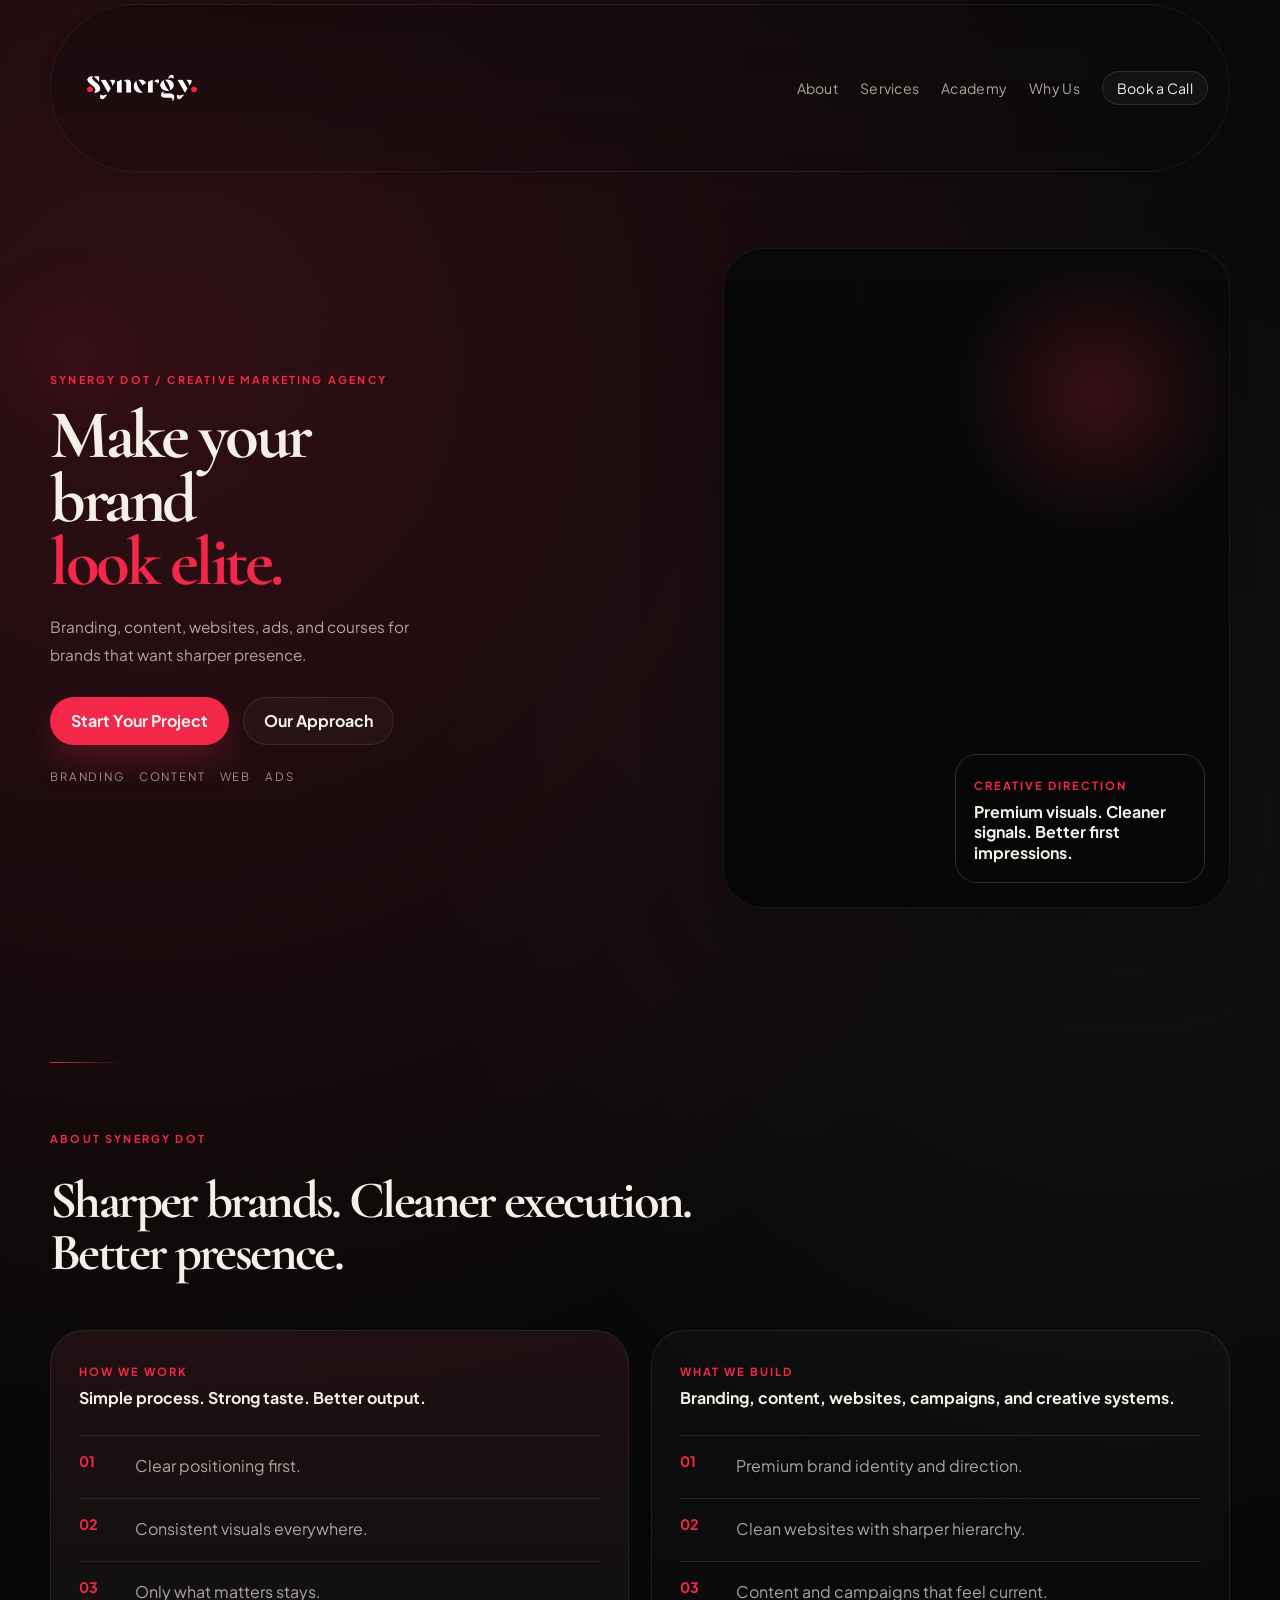
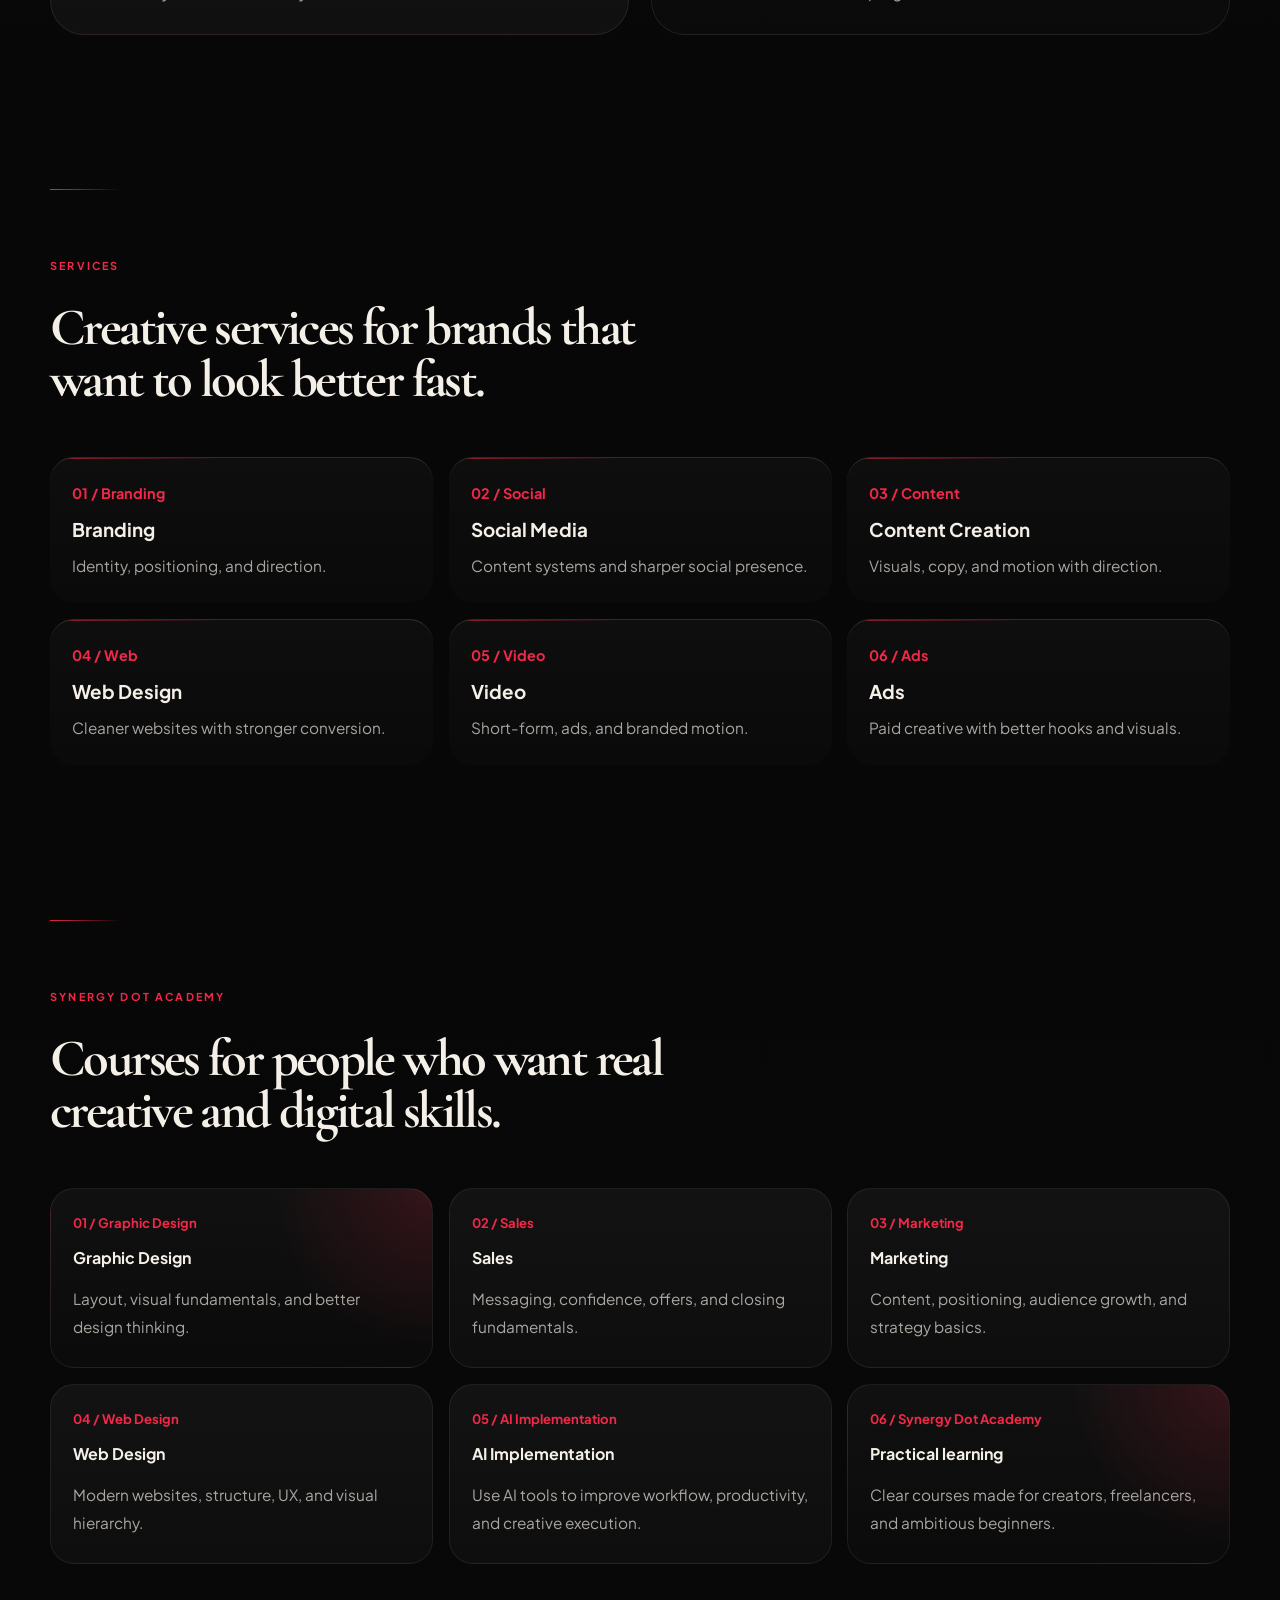
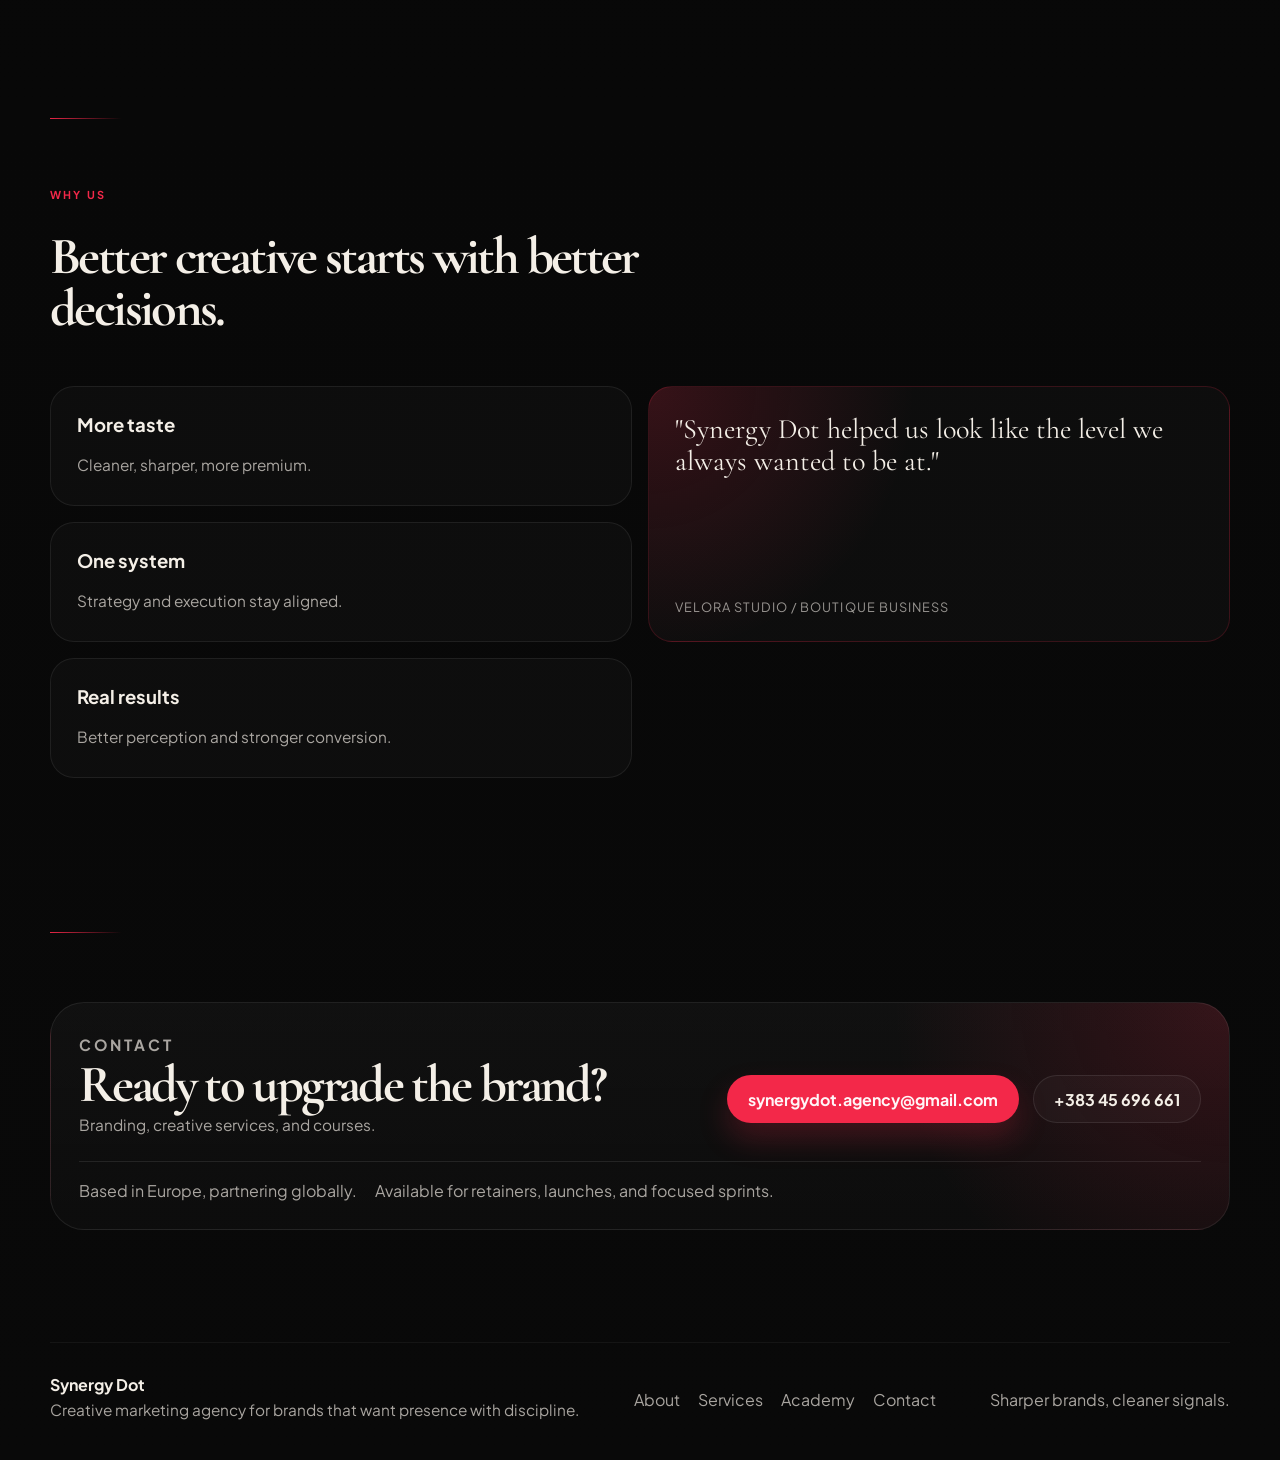
==== index.html @ c7a917cc "Add files via upload" ====
<!DOCTYPE html>
<html lang="en">
<head>
  <meta charset="UTF-8">
  <meta name="viewport" content="width=device-width, initial-scale=1.0">
  <title>Synergy Dot | Creative Marketing Agency</title>
  <meta
    name="description"
    content="Synergy Dot is a premium creative marketing agency crafting branding, social content, web design, ads, and video campaigns that move brands from noticed to unforgettable."
  >
  <link rel="preconnect" href="https://fonts.googleapis.com">
  <link rel="preconnect" href="https://fonts.gstatic.com" crossorigin>
  <link href="https://fonts.googleapis.com/css2?family=Plus+Jakarta+Sans:wght@400;500;600;700;800&family=Cormorant+Garamond:wght@500;600;700&display=swap" rel="stylesheet">
  <link rel="stylesheet" href="styles.css">
</head>
<body>
  <div class="site-shell">
    <header class="topbar">
      <a class="brand" href="#home" aria-label="Synergy Dot home">
        <img class="brand-wordmark" src="assets/logo-wordmark-white.png" alt="Synergy Dot">
      </a>
      <button class="menu-toggle" type="button" aria-expanded="false" aria-label="Open navigation">
        <span></span>
        <span></span>
      </button>
      <nav class="nav">
        <a href="#about">About</a>
        <a href="#services">Services</a>
        <a href="#academy">Academy</a>
        <a href="#why-us">Why Us</a>
        <a href="#contact" class="nav-cta">Book a Call</a>
      </nav>
    </header>

    <main id="home">
      <section class="hero section">
        <div class="hero-orb hero-orb-one" aria-hidden="true"></div>
        <div class="hero-orb hero-orb-two" aria-hidden="true"></div>
        <div class="hero-copy reveal">
          <p class="eyebrow">Synergy Dot / Creative marketing agency</p>
          <h1>
            Make your brand
            <span>look elite.</span>
          </h1>
          <p class="hero-text">
            Branding, content, websites, ads, and courses for brands that want sharper presence.
          </p>
          <div class="hero-actions">
            <a class="button button-primary" href="#contact">Start Your Project</a>
            <a class="button button-secondary" href="#about">Our Approach</a>
          </div>
          <div class="hero-note">
            <span>Branding</span>
            <span>Content</span>
            <span>Web</span>
            <span>Ads</span>
          </div>
        </div>

        <div class="hero-visual reveal">
          <div class="hero-frame hero-media-frame">
            <div class="hero-media-backdrop"></div>
            <div class="hero-media-overlay"></div>
            <div class="hero-detail-card">
              <span class="signal-label">Creative Direction</span>
              <strong>Premium visuals. Cleaner signals. Better first impressions.</strong>
            </div>
          </div>
        </div>
      </section>

      <section id="about" class="section about">
        <div class="section-intro reveal">
          <p class="eyebrow">About Synergy Dot</p>
          <h2>Sharper brands. Cleaner execution. Better presence.</h2>
        </div>
        <div class="about-layout">
          <article class="about-panel reveal">
            <div class="about-panel-head">
              <span>How we work</span>
              <strong>Simple process. Strong taste. Better output.</strong>
            </div>
            <div class="about-list">
              <div>
                <small>01</small>
                <p>Clear positioning first.</p>
              </div>
              <div>
                <small>02</small>
                <p>Consistent visuals everywhere.</p>
              </div>
              <div>
                <small>03</small>
                <p>Only what matters stays.</p>
              </div>
            </div>
          </article>
          <article class="about-panel reveal">
            <div class="about-panel-head">
              <span>What we build</span>
              <strong>Branding, content, websites, campaigns, and creative systems.</strong>
            </div>
            <div class="about-list">
              <div>
                <small>01</small>
                <p>Premium brand identity and direction.</p>
              </div>
              <div>
                <small>02</small>
                <p>Clean websites with sharper hierarchy.</p>
              </div>
              <div>
                <small>03</small>
                <p>Content and campaigns that feel current.</p>
              </div>
            </div>
          </article>
        </div>
      </section>

      <section id="services" class="section services">
        <div class="section-intro reveal">
          <p class="eyebrow">Services</p>
          <h2>Creative services for brands that want to look better fast.</h2>
        </div>
        <div class="service-grid">
          <article class="service-card reveal">
            <span>01 / Branding</span>
            <h3>Branding</h3>
            <p>Identity, positioning, and direction.</p>
          </article>
          <article class="service-card reveal">
            <span>02 / Social</span>
            <h3>Social Media</h3>
            <p>Content systems and sharper social presence.</p>
          </article>
          <article class="service-card reveal">
            <span>03 / Content</span>
            <h3>Content Creation</h3>
            <p>Visuals, copy, and motion with direction.</p>
          </article>
          <article class="service-card reveal">
            <span>04 / Web</span>
            <h3>Web Design</h3>
            <p>Cleaner websites with stronger conversion.</p>
          </article>
          <article class="service-card reveal">
            <span>05 / Video</span>
            <h3>Video</h3>
            <p>Short-form, ads, and branded motion.</p>
          </article>
          <article class="service-card reveal">
            <span>06 / Ads</span>
            <h3>Ads</h3>
            <p>Paid creative with better hooks and visuals.</p>
          </article>
        </div>
      </section>

      <section id="academy" class="section courses">
        <div class="section-intro reveal">
          <p class="eyebrow">Synergy Dot Academy</p>
          <h2>Courses for people who want real creative and digital skills.</h2>
        </div>
        <div class="courses-layout">
          <div class="course-list">
            <article class="course-card reveal">
              <span>01 / Graphic Design</span>
              <h3>Graphic Design</h3>
              <p>Layout, visual fundamentals, and better design thinking.</p>
            </article>
            <article class="course-card reveal">
              <span>02 / Sales</span>
              <h3>Sales</h3>
              <p>Messaging, confidence, offers, and closing fundamentals.</p>
            </article>
            <article class="course-card reveal">
              <span>03 / Marketing</span>
              <h3>Marketing</h3>
              <p>Content, positioning, audience growth, and strategy basics.</p>
            </article>
            <article class="course-card reveal">
              <span>04 / Web Design</span>
              <h3>Web Design</h3>
              <p>Modern websites, structure, UX, and visual hierarchy.</p>
            </article>
            <article class="course-card reveal">
              <span>05 / AI Implementation</span>
              <h3>AI Implementation</h3>
              <p>Use AI tools to improve workflow, productivity, and creative execution.</p>
            </article>
            <article class="course-card reveal">
              <span>06 / Synergy Dot Academy</span>
              <h3>Practical learning</h3>
              <p>Clear courses made for creators, freelancers, and ambitious beginners.</p>
            </article>
          </div>
        </div>
      </section>

      <section id="why-us" class="section why-us">
        <div class="section-intro reveal">
          <p class="eyebrow">Why Us</p>
          <h2>Better creative starts with better decisions.</h2>
        </div>
        <div class="why-layout">
          <article class="why-feature reveal">
            <h3>More taste</h3>
            <p>Cleaner, sharper, more premium.</p>
          </article>
          <article class="why-feature reveal">
            <h3>One system</h3>
            <p>Strategy and execution stay aligned.</p>
          </article>
          <article class="why-feature reveal">
            <h3>Real results</h3>
            <p>Better perception and stronger conversion.</p>
          </article>
          <article class="why-quote reveal">
            <p>"Synergy Dot helped us look like the level we always wanted to be at."</p>
            <span>Velora Studio / Boutique Business</span>
          </article>
        </div>
      </section>

      <section id="contact" class="section contact">
        <div class="contact-panel reveal">
          <div class="contact-copy">
            <p class="eyebrow">Contact</p>
            <h2>Ready to upgrade the brand?</h2>
            <p>
              Branding, creative services, and courses.
            </p>
          </div>
          <div class="contact-actions">
            <a class="button button-primary" href="mailto:synergydot.agency@gmail.com">synergydot.agency@gmail.com</a>
            <a class="button button-secondary" href="tel:+38345696661">+383 45 696 661</a>
          </div>
          <div class="contact-footnote">
            <span>Based in Europe, partnering globally.</span>
            <span>Available for retainers, launches, and focused sprints.</span>
          </div>
        </div>
      </section>
    </main>

    <footer class="footer">
      <div class="footer-brand">
        <div>
          <strong>Synergy Dot</strong>
          <p>Creative marketing agency for brands that want presence with discipline.</p>
        </div>
      </div>
      <div class="footer-links">
        <a href="#about">About</a>
        <a href="#services">Services</a>
        <a href="#academy">Academy</a>
        <a href="#contact">Contact</a>
      </div>
      <p class="footer-note">Sharper brands, cleaner signals.</p>
    </footer>
  </div>

  <script src="script.js"></script>
</body>
</html>
---- styles.css ----
:root {
  --bg: #070707;
  --bg-soft: #0f0f10;
  --panel: rgba(255, 255, 255, 0.03);
  --panel-strong: rgba(255, 255, 255, 0.06);
  --text: #f4efe7;
  --muted: rgba(244, 239, 231, 0.68);
  --line: rgba(255, 255, 255, 0.09);
  --line-strong: rgba(255, 255, 255, 0.14);
  --accent: #f32849;
  --accent-soft: rgba(243, 40, 73, 0.12);
  --shadow: 0 28px 80px rgba(0, 0, 0, 0.28);
  --radius-xl: 34px;
  --radius-lg: 24px;
  --radius-md: 18px;
  --container: min(1180px, calc(100% - 56px));
  --hero-image: url("https://images.pexels.com/photos/15260513/pexels-photo-15260513.jpeg?cs=srgb&dl=pexels-turgay-koca-405356598-15260513.jpg&fm=jpg");
  --texture-image: url("https://images.pexels.com/photos/28852713/pexels-photo-28852713.jpeg?cs=srgb&dl=pexels-adrien-olichon-1257089-28852713.jpg&fm=jpg");
}

* {
  box-sizing: border-box;
}

html {
  scroll-behavior: smooth;
}

body {
  margin: 0;
  min-width: 320px;
  font-family: "Plus Jakarta Sans", "Segoe UI", sans-serif;
  color: var(--text);
  background:
    radial-gradient(circle at 12% 8%, rgba(243, 40, 73, 0.16), transparent 24%),
    radial-gradient(circle at 88% 18%, rgba(255, 255, 255, 0.04), transparent 18%),
    linear-gradient(180deg, #0a0a0a 0%, #070707 42%, #090909 100%);
  overflow-x: hidden;
}

body.is-ready .reveal {
  will-change: transform, opacity;
}

body::before {
  content: "";
  position: fixed;
  inset: 0;
  background:
    linear-gradient(rgba(255, 255, 255, 0.02) 1px, transparent 1px),
    linear-gradient(90deg, rgba(255, 255, 255, 0.02) 1px, transparent 1px);
  background-size: 96px 96px;
  opacity: 0.28;
  mask-image: linear-gradient(180deg, rgba(0, 0, 0, 0.55), transparent 82%);
  pointer-events: none;
  z-index: -1;
}

img {
  display: block;
  max-width: 100%;
}

a {
  color: inherit;
  text-decoration: none;
}

.site-shell {
  width: 100%;
}

.topbar {
  position: sticky;
  top: 0;
  z-index: 20;
  display: flex;
  align-items: center;
  justify-content: space-between;
  gap: 24px;
  width: var(--container);
  margin: 0 auto;
  min-height: 56px;
  padding: 10px 14px;
  isolation: isolate;
}

.topbar::before {
  content: "";
  position: absolute;
  top: 4px;
  bottom: 4px;
  left: 0;
  right: 0;
  left: 0;
  right: 0;
  border: 1px solid rgba(255, 255, 255, 0.06);
  border-radius: 999px;
  background: linear-gradient(180deg, rgba(10, 10, 10, 0.34), rgba(10, 10, 10, 0.18));
  backdrop-filter: blur(1.2px);
  -webkit-backdrop-filter: blur(1.2px);
  box-shadow: 0 6px 16px rgba(0, 0, 0, 0.05);
  z-index: -1;
}

.brand,
.footer-brand {
  display: inline-flex;
  align-items: center;
}

.brand-wordmark {
  width: 156px;
  height: auto;
}

.nav {
  display: flex;
  align-items: center;
  gap: 22px;
  padding: 0 8px;
  min-height: 36px;
}

.nav a {
  color: var(--muted);
  font-size: 0.88rem;
  letter-spacing: 0.02em;
  transition: color 180ms ease, opacity 180ms ease;
}

.nav a:hover,
.nav a:focus-visible {
  color: var(--text);
}

.nav-cta {
  display: inline-flex;
  align-items: center;
  justify-content: center;
  min-height: 34px;
  padding: 0 14px;
  border: 1px solid rgba(255, 255, 255, 0.1);
  border-radius: 999px;
  background: rgba(255, 255, 255, 0.04);
  color: var(--text) !important;
}

.menu-toggle {
  display: none;
  border: 0;
  background: rgba(255, 255, 255, 0.04);
  width: 46px;
  height: 46px;
  border-radius: 14px;
  padding: 0;
  align-items: center;
  justify-content: center;
  flex-direction: column;
  gap: 5px;
}

.menu-toggle span {
  display: block;
  width: 18px;
  height: 2px;
  background: var(--text);
  transition: transform 200ms ease, opacity 200ms ease;
}

.section {
  width: var(--container);
  margin: 0 auto;
  padding: 112px 0;
}

.about,
.services,
.courses,
.why-us,
.contact {
  position: relative;
}

.about::before,
.services::before,
.courses::before,
.why-us::before,
.contact::before {
  content: "";
  position: absolute;
  top: 42px;
  left: 0;
  width: 72px;
  height: 1px;
  background: linear-gradient(90deg, rgba(243, 40, 73, 0.95), transparent);
}

.hero {
  display: grid;
  grid-template-columns: minmax(0, 1fr) minmax(360px, 0.9fr);
  gap: 110px;
  align-items: center;
  min-height: calc(100vh - 88px);
  padding-top: 72px;
  position: relative;
}

.hero-copy {
  max-width: 560px;
  position: relative;
  z-index: 2;
}

.hero-orb {
  position: absolute;
  border-radius: 50%;
  filter: blur(24px);
  pointer-events: none;
  opacity: 0.55;
  animation: orb-float 12s ease-in-out infinite alternate;
}

.hero-orb-one {
  top: 10%;
  left: -6%;
  width: 180px;
  height: 180px;
  background: radial-gradient(circle, rgba(243, 40, 73, 0.16), transparent 70%);
}

.hero-orb-two {
  right: 22%;
  bottom: 10%;
  width: 140px;
  height: 140px;
  background: radial-gradient(circle, rgba(255, 255, 255, 0.08), transparent 72%);
  animation-duration: 15s;
  animation-direction: alternate-reverse;
}

@keyframes orb-float {
  from {
    transform: translate3d(0, 0, 0) scale(1);
  }
  to {
    transform: translate3d(0, -18px, 0) scale(1.05);
  }
}

.eyebrow {
  margin: 0 0 18px;
  color: var(--accent);
  font-size: 0.68rem;
  font-weight: 700;
  letter-spacing: 0.2em;
  text-transform: uppercase;
}

.hero h1,
.section-intro h2,
.contact-copy h2 {
  margin: 0;
  font-family: "Cormorant Garamond", Georgia, serif;
  letter-spacing: -0.05em;
}

.hero h1 {
  max-width: 8ch;
  font-size: clamp(2.9rem, 5.4vw, 4.9rem);
  line-height: 0.92;
}

.hero h1 span {
  display: block;
  color: var(--accent);
}

.hero-text,
.about-story p,
.service-card p,
.course-card p,
.why-feature p,
.contact-copy p,
.footer-brand p {
  margin: 0;
  color: var(--muted);
  font-size: 0.96rem;
  line-height: 1.82;
}

.hero-text {
  max-width: 34ch;
  margin-top: 18px;
}

.hero-actions,
.contact-actions {
  display: flex;
  flex-wrap: wrap;
  gap: 14px;
  margin-top: 28px;
}

.button {
  display: inline-flex;
  align-items: center;
  justify-content: center;
  min-height: 48px;
  padding: 0 20px;
  border: 1px solid transparent;
  border-radius: 999px;
  font-weight: 700;
  transition: transform 220ms ease, background 220ms ease, border-color 220ms ease, box-shadow 220ms ease;
}

.button:hover,
.button:focus-visible {
  transform: translateY(-3px) scale(1.01);
}

.button-primary {
  background: var(--accent);
  color: #fff5f7;
  box-shadow: 0 16px 30px rgba(243, 40, 73, 0.22);
}

.button-secondary {
  border-color: var(--line);
  background: rgba(255, 255, 255, 0.03);
}

.button-secondary:hover,
.button-secondary:focus-visible {
  background: rgba(255, 255, 255, 0.07);
}

.hero-note {
  display: flex;
  flex-wrap: wrap;
  gap: 14px;
  margin-top: 24px;
}

.hero-note span {
  color: rgba(244, 239, 231, 0.58);
  font-size: 0.72rem;
  letter-spacing: 0.16em;
  text-transform: uppercase;
}

.hero-visual {
  position: relative;
}

.hero-frame {
  position: relative;
  min-height: 560px;
  overflow: hidden;
  border: 1px solid rgba(255, 255, 255, 0.08);
  border-radius: 40px;
  background:
    linear-gradient(180deg, rgba(255, 255, 255, 0.03), rgba(255, 255, 255, 0.015)),
    linear-gradient(135deg, rgba(255, 255, 255, 0.015), rgba(255, 255, 255, 0));
  box-shadow: var(--shadow);
  transition: transform 500ms ease, box-shadow 500ms ease, border-color 300ms ease;
}

.hero-media-frame {
  min-height: 660px;
  border: 1px solid rgba(255, 255, 255, 0.06);
  background: #090909;
}

.hero-media-backdrop,
.hero-media-overlay {
  position: absolute;
  inset: 0;
}

.hero-media-backdrop {
  background:
    linear-gradient(180deg, rgba(5, 5, 5, 0.16), rgba(5, 5, 5, 0.22)),
    var(--hero-image) center center / cover no-repeat;
  transform: scale(1.04);
  animation: slow-pan 18s ease-in-out infinite alternate;
  transition: transform 500ms ease;
}

.hero-media-overlay {
  background:
    radial-gradient(circle at 74% 22%, rgba(243, 40, 73, 0.2), transparent 22%),
    linear-gradient(180deg, rgba(7, 7, 7, 0.04), rgba(7, 7, 7, 0.46) 68%, rgba(7, 7, 7, 0.86) 100%);
  transition: opacity 400ms ease;
}

@keyframes slow-pan {
  from {
    transform: scale(1.04) translate3d(0, 0, 0);
  }
  to {
    transform: scale(1.1) translate3d(-10px, -8px, 0);
  }
}

.hero-glow {
  position: absolute;
  inset: 16% 14% auto auto;
  width: 220px;
  height: 220px;
  border-radius: 50%;
  background: radial-gradient(circle, rgba(243, 40, 73, 0.2), transparent 70%);
  filter: blur(20px);
}

.hero-detail-card {
  position: absolute;
  right: 24px;
  bottom: 24px;
  max-width: 250px;
  padding: 18px;
  border: 1px solid var(--line-strong);
  border-radius: 22px;
  background: rgba(8, 8, 8, 0.48);
  backdrop-filter: blur(10px);
  -webkit-backdrop-filter: blur(10px);
  z-index: 2;
  transition: transform 320ms ease, background 320ms ease, border-color 320ms ease;
}

.signal-label,
.about-panel-head span {
  display: inline-block;
  margin-bottom: 10px;
  color: var(--accent);
  font-size: 0.7rem;
  font-weight: 700;
  letter-spacing: 0.18em;
  text-transform: uppercase;
}

.hero-detail-card strong,
.about-panel-head strong,
.service-card h3,
.course-card h3,
.why-feature h3,
.footer-brand strong {
  display: block;
  font-size: 1rem;
  line-height: 1.3;
}

.hero-detail-card p {
  margin: 12px 0 0;
  color: var(--muted);
  line-height: 1.7;
  font-size: 0.88rem;
}

.section-intro {
  display: grid;
  gap: 12px;
  max-width: 760px;
  margin-bottom: 50px;
}

.section-intro h2,
.contact-copy h2 {
  font-size: clamp(2.2rem, 4.1vw, 3.8rem);
  line-height: 1;
}

.about-layout {
  display: grid;
  grid-template-columns: 1fr 1fr;
  gap: 22px;
  align-items: start;
}

.about-panel:first-child {
  transform: translateY(18px);
  background:
    linear-gradient(180deg, rgba(243, 40, 73, 0.08), rgba(255, 255, 255, 0.02)),
    rgba(255, 255, 255, 0.02);
}

.about-panel:last-child {
  background:
    linear-gradient(180deg, rgba(255, 255, 255, 0.025), rgba(255, 255, 255, 0.015)),
    var(--texture-image) center center / cover no-repeat;
  background-blend-mode: overlay, normal;
}

.about-panel,
.contact-panel {
  padding: 28px;
  border-radius: var(--radius-xl);
}

.about-panel {
  border: 1px solid rgba(255, 255, 255, 0.08);
  background:
    linear-gradient(180deg, rgba(255, 255, 255, 0.035), rgba(255, 255, 255, 0.02)),
    var(--texture-image) center center / cover no-repeat;
  background-blend-mode: overlay, normal;
  transition: transform 320ms ease, border-color 320ms ease, background-color 320ms ease;
}

.about-list {
  display: grid;
  gap: 18px;
  margin-top: 26px;
}

.about-list div {
  display: grid;
  grid-template-columns: 42px 1fr;
  gap: 14px;
  padding-top: 16px;
  border-top: 1px solid var(--line);
}

.about-list small,
.service-card span {
  color: var(--accent);
  font-weight: 700;
  font-size: 0.9rem;
}

.about-list p {
  margin: 0;
  color: var(--muted);
  line-height: 1.75;
}

.service-grid {
  display: grid;
  grid-template-columns: repeat(3, minmax(0, 1fr));
  gap: 16px;
}

.services .section-intro {
  max-width: 620px;
}

.service-card {
  position: relative;
  padding: 24px 22px;
  border-top: 1px solid var(--line-strong);
  background: linear-gradient(180deg, rgba(255, 255, 255, 0.03), rgba(255, 255, 255, 0.015));
  border-radius: var(--radius-lg);
  overflow: hidden;
  transition: transform 320ms ease, border-color 320ms ease, background 320ms ease, box-shadow 320ms ease;
}

.service-card:nth-child(2),
.service-card:nth-child(5) {
  transform: translateY(24px);
}

.service-card:nth-child(3),
.service-card:nth-child(6) {
  transform: translateY(8px);
}

.service-card::before {
  content: "";
  position: absolute;
  inset: 0 auto auto 0;
  width: 100%;
  height: 1px;
  background: linear-gradient(90deg, rgba(243, 40, 73, 0.6), transparent 45%);
}

.service-card h3 {
  margin: 14px 0 10px;
  font-size: 1.18rem;
}

.courses-layout {
  display: grid;
  grid-template-columns: 1fr;
  gap: 16px;
  align-items: stretch;
}

.courses .section-intro {
  max-width: 700px;
}

.course-card {
  border: 1px solid rgba(255, 255, 255, 0.07);
  border-radius: var(--radius-lg);
}

.course-list {
  display: grid;
  gap: 16px;
  grid-template-columns: repeat(3, minmax(0, 1fr));
}

.course-card {
  padding: 22px;
  min-height: 180px;
  background:
    linear-gradient(180deg, rgba(255, 255, 255, 0.035), rgba(255, 255, 255, 0.015)),
    rgba(255, 255, 255, 0.012);
  transition: transform 320ms ease, border-color 320ms ease, background 320ms ease, box-shadow 320ms ease;
}

.course-card span {
  color: var(--accent);
  font-weight: 700;
  font-size: 0.82rem;
}

.course-card:first-child,
.course-card:last-child {
  background:
    radial-gradient(circle at top right, rgba(243, 40, 73, 0.16), transparent 38%),
    linear-gradient(180deg, rgba(255, 255, 255, 0.04), rgba(255, 255, 255, 0.015));
}

.course-card:nth-child(2),
.course-card:nth-child(5) {
  transform: rotate(-1.2deg);
}

.course-card:nth-child(3),
.course-card:nth-child(4) {
  transform: rotate(1deg);
}

.why-layout {
  display: grid;
  grid-template-columns: 1fr 1fr;
  gap: 16px;
}

.why-layout > :nth-child(3) {
  grid-column: 1;
}

.why-layout > :nth-child(4) {
  grid-column: 2;
  grid-row: 1 / span 2;
}

.why-feature,
.why-quote {
  padding: 26px;
  border-radius: var(--radius-lg);
  transition: transform 320ms ease, border-color 320ms ease, background 320ms ease, box-shadow 320ms ease;
}

.why-feature {
  border: 1px solid rgba(255, 255, 255, 0.07);
  background: rgba(255, 255, 255, 0.025);
}

.why-feature h3 {
  margin: 0 0 14px;
  font-size: 1.16rem;
}

.why-quote {
  display: flex;
  flex-direction: column;
  justify-content: space-between;
  border: 1px solid rgba(243, 40, 73, 0.18);
  background:
    radial-gradient(circle at top left, rgba(243, 40, 73, 0.18), transparent 42%),
    rgba(255, 255, 255, 0.025);
  min-height: 100%;
}

.why-quote p {
  margin: 0;
  font-family: "Cormorant Garamond", Georgia, serif;
  font-size: clamp(1.35rem, 2.2vw, 2rem);
  line-height: 1.14;
}

.why-quote span {
  margin-top: 24px;
  color: rgba(244, 239, 231, 0.6);
  letter-spacing: 0.08em;
  text-transform: uppercase;
  font-size: 0.8rem;
}

.contact-panel {
  display: grid;
  grid-template-columns: minmax(0, 1.15fr) auto;
  gap: 22px;
  border: 1px solid rgba(255, 255, 255, 0.08);
  background:
    radial-gradient(circle at top right, rgba(243, 40, 73, 0.16), transparent 28%),
    linear-gradient(180deg, rgba(255, 255, 255, 0.035), rgba(255, 255, 255, 0.02)),
    var(--texture-image) center center / cover no-repeat;
  background-blend-mode: normal, normal, overlay;
  transition: transform 320ms ease, border-color 320ms ease, box-shadow 320ms ease;
}

.contact-copy {
  max-width: 560px;
}

.contact-actions {
  align-self: center;
  justify-content: flex-end;
}

.contact-footnote {
  grid-column: 1 / -1;
}

.contact-footnote {
  display: flex;
  flex-wrap: wrap;
  gap: 18px;
  padding-top: 18px;
  border-top: 1px solid var(--line);
}

.contact-footnote span,
.footer-note,
.footer-links a {
  color: var(--muted);
}

.footer {
  display: flex;
  align-items: center;
  justify-content: space-between;
  gap: 20px;
  width: var(--container);
  margin: 0 auto;
  padding: 0 0 34px;
  border-top: 1px solid rgba(255, 255, 255, 0.05);
}

.footer-brand {
  padding-top: 30px;
}

.footer-links {
  display: flex;
  flex-wrap: wrap;
  gap: 18px;
  padding-top: 30px;
}

.footer-note {
  padding-top: 30px;
  text-align: right;
}

.reveal {
  opacity: 0;
  transform: translateY(34px) scale(0.985);
  transition: opacity 850ms cubic-bezier(0.2, 0.8, 0.2, 1), transform 850ms cubic-bezier(0.2, 0.8, 0.2, 1);
}

.reveal.is-visible {
  opacity: 1;
  transform: translateY(0) scale(1);
}

.reveal[data-reveal-delay="1"] {
  transition-delay: 90ms;
}

.reveal[data-reveal-delay="2"] {
  transition-delay: 160ms;
}

.reveal[data-reveal-delay="3"] {
  transition-delay: 230ms;
}

.hero-media-frame:hover {
  transform: translateY(-4px);
  border-color: rgba(255, 255, 255, 0.12);
  box-shadow: 0 34px 96px rgba(0, 0, 0, 0.34);
}

.hero-media-frame:hover .hero-media-backdrop {
  transform: scale(1.08);
}

.hero-media-frame:hover .hero-detail-card {
  transform: translateY(-4px);
  background: rgba(8, 8, 8, 0.62);
}

.about-panel:hover,
.service-card:hover,
.course-card:hover,
.why-feature:hover,
.why-quote:hover,
.contact-panel:hover {
  transform: translateY(-6px);
  border-color: rgba(255, 255, 255, 0.12);
  box-shadow: 0 24px 60px rgba(0, 0, 0, 0.22);
}

.service-card:hover,
.course-card:hover,
.why-feature:hover {
  background: linear-gradient(180deg, rgba(255, 255, 255, 0.05), rgba(255, 255, 255, 0.02));
}

.course-card:hover {
  transform: translateY(-8px) rotate(0deg);
}

.service-card:hover {
  transform: translateY(-8px);
}

.service-card:hover::before {
  background: linear-gradient(90deg, rgba(243, 40, 73, 0.9), rgba(255, 255, 255, 0.1) 72%, transparent 100%);
}

@media (prefers-reduced-motion: reduce) {
  html {
    scroll-behavior: auto;
  }

  .hero-orb,
  .hero-media-backdrop {
    animation: none;
  }

  .reveal,
  .button,
  .nav a,
  .menu-toggle span,
  .hero-frame,
  .about-panel,
  .service-card,
  .course-card,
  .why-feature,
  .why-quote,
  .contact-panel,
  .hero-detail-card {
    transition: none;
  }
}

@media (max-width: 1080px) {
  .hero,
  .about-layout,
  .service-grid,
  .courses-layout,
  .why-layout,
  .footer {
    grid-template-columns: 1fr;
  }

  .contact-panel {
    grid-template-columns: 1fr;
  }

  .contact-actions {
    justify-content: flex-start;
  }

  .hero {
    gap: 44px;
    min-height: auto;
  }

  .course-list {
    grid-template-columns: repeat(2, minmax(0, 1fr));
  }

  .service-card:nth-child(2),
  .service-card:nth-child(3),
  .service-card:nth-child(5),
  .service-card:nth-child(6),
  .course-card:nth-child(2),
  .course-card:nth-child(3),
  .course-card:nth-child(4),
  .course-card:nth-child(5),
  .about-panel:first-child {
    transform: none;
  }

  .why-layout > :nth-child(3),
  .why-layout > :nth-child(4) {
    grid-column: auto;
    grid-row: auto;
  }

  .hero-frame {
    min-height: 500px;
  }

  .hero-media-frame {
    min-height: 540px;
  }

  .footer {
    display: grid;
  }

  .footer-note {
    text-align: left;
  }
}

@media (max-width: 820px) {
  .topbar {
    align-items: center;
    min-height: 54px;
    padding: 8px 12px;
  }

  .topbar::before {
    top: 3px;
    bottom: 3px;
    border-radius: 28px;
  }

  .menu-toggle {
    display: inline-flex;
  }

  .nav {
    position: absolute;
    top: calc(100% + 8px);
    right: 0;
    flex-direction: column;
    align-items: stretch;
    min-width: 220px;
    padding: 14px;
    border: 1px solid rgba(255, 255, 255, 0.08);
    border-radius: 22px;
    background: rgba(10, 10, 10, 0.92);
    opacity: 0;
    pointer-events: none;
    transform: translateY(-10px);
    transition: opacity 200ms ease, transform 200ms ease;
  }

  .topbar.menu-open .nav {
    opacity: 1;
    pointer-events: auto;
    transform: translateY(0);
  }

  .topbar.menu-open .menu-toggle span:first-child {
    transform: translateY(3.5px) rotate(45deg);
  }

  .topbar.menu-open .menu-toggle span:last-child {
    transform: translateY(-3.5px) rotate(-45deg);
  }

  .section {
    padding: 88px 0;
  }

  .hero {
    gap: 40px;
    padding-top: 48px;
  }

  .brand-wordmark {
    width: 140px;
  }
}

@media (max-width: 640px) {
  :root {
    --container: min(100% - 28px, 100%);
  }

  .hero h1 {
    font-size: clamp(2.45rem, 12vw, 3.5rem);
  }

  .section-intro h2,
  .contact-copy h2 {
    font-size: clamp(2rem, 10vw, 2.8rem);
  }

  .hero-frame {
    min-height: 400px;
  }

  .hero-media-frame {
    min-height: 420px;
  }

  .hero-media-backdrop {
    animation: none;
  }

  .hero-detail-card {
    right: 18px;
    left: 18px;
    bottom: 18px;
    max-width: none;
  }

  .about-panel,
  .contact-panel,
  .service-card,
  .course-card,
  .why-feature,
  .why-quote {
    padding: 22px;
  }

  .course-list {
    grid-template-columns: 1fr;
  }
}
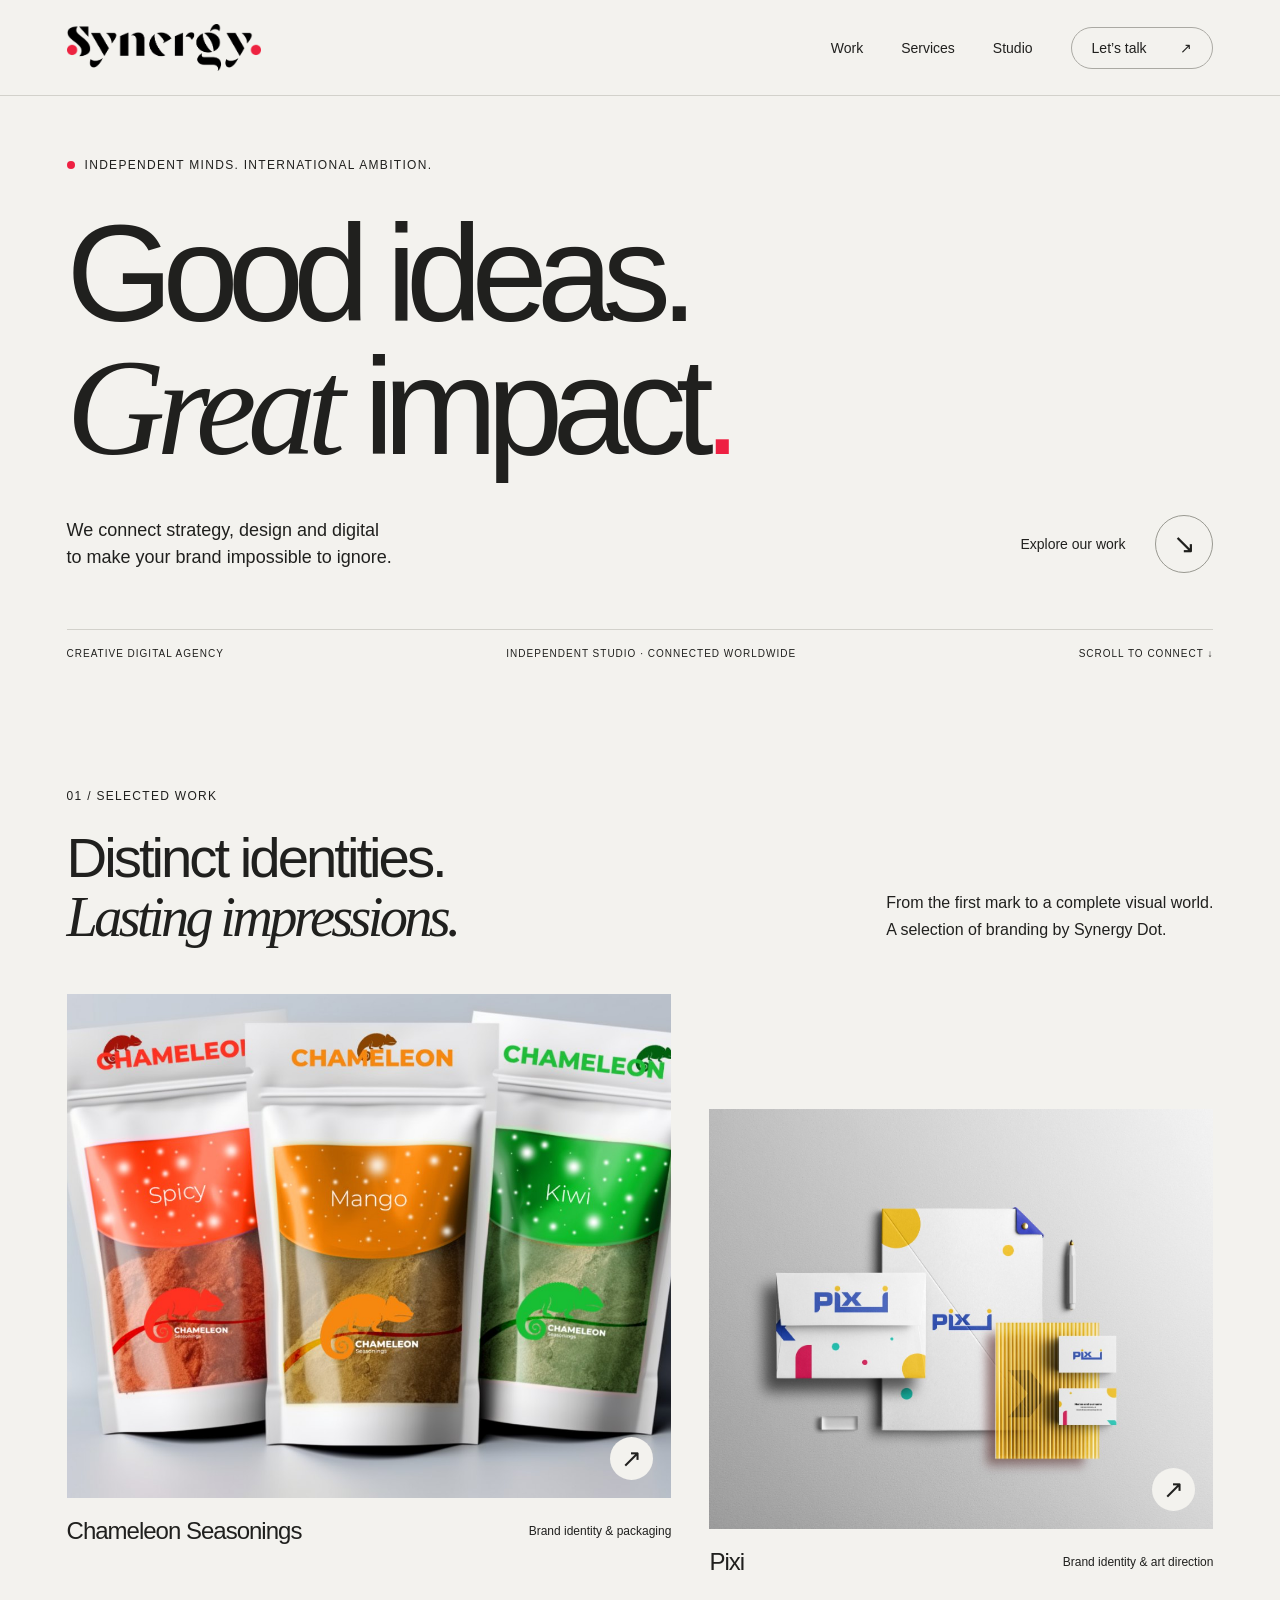
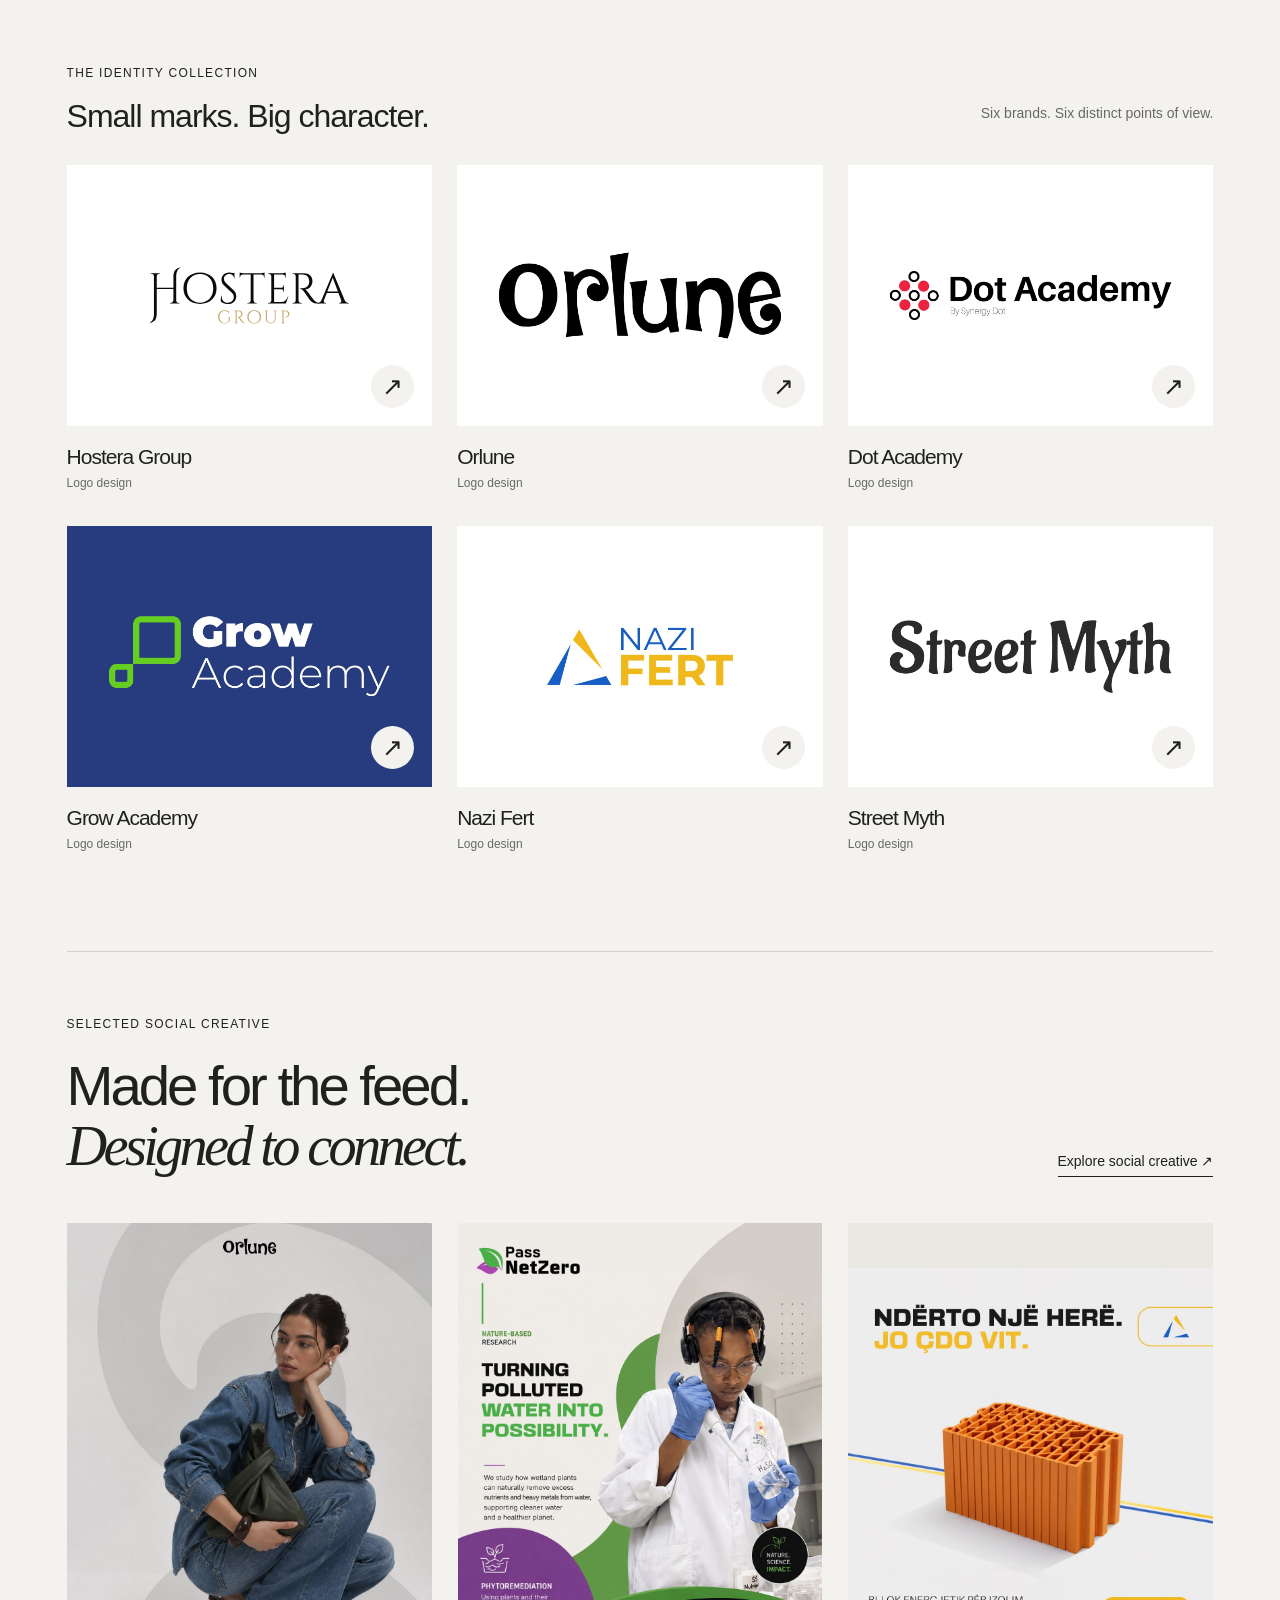
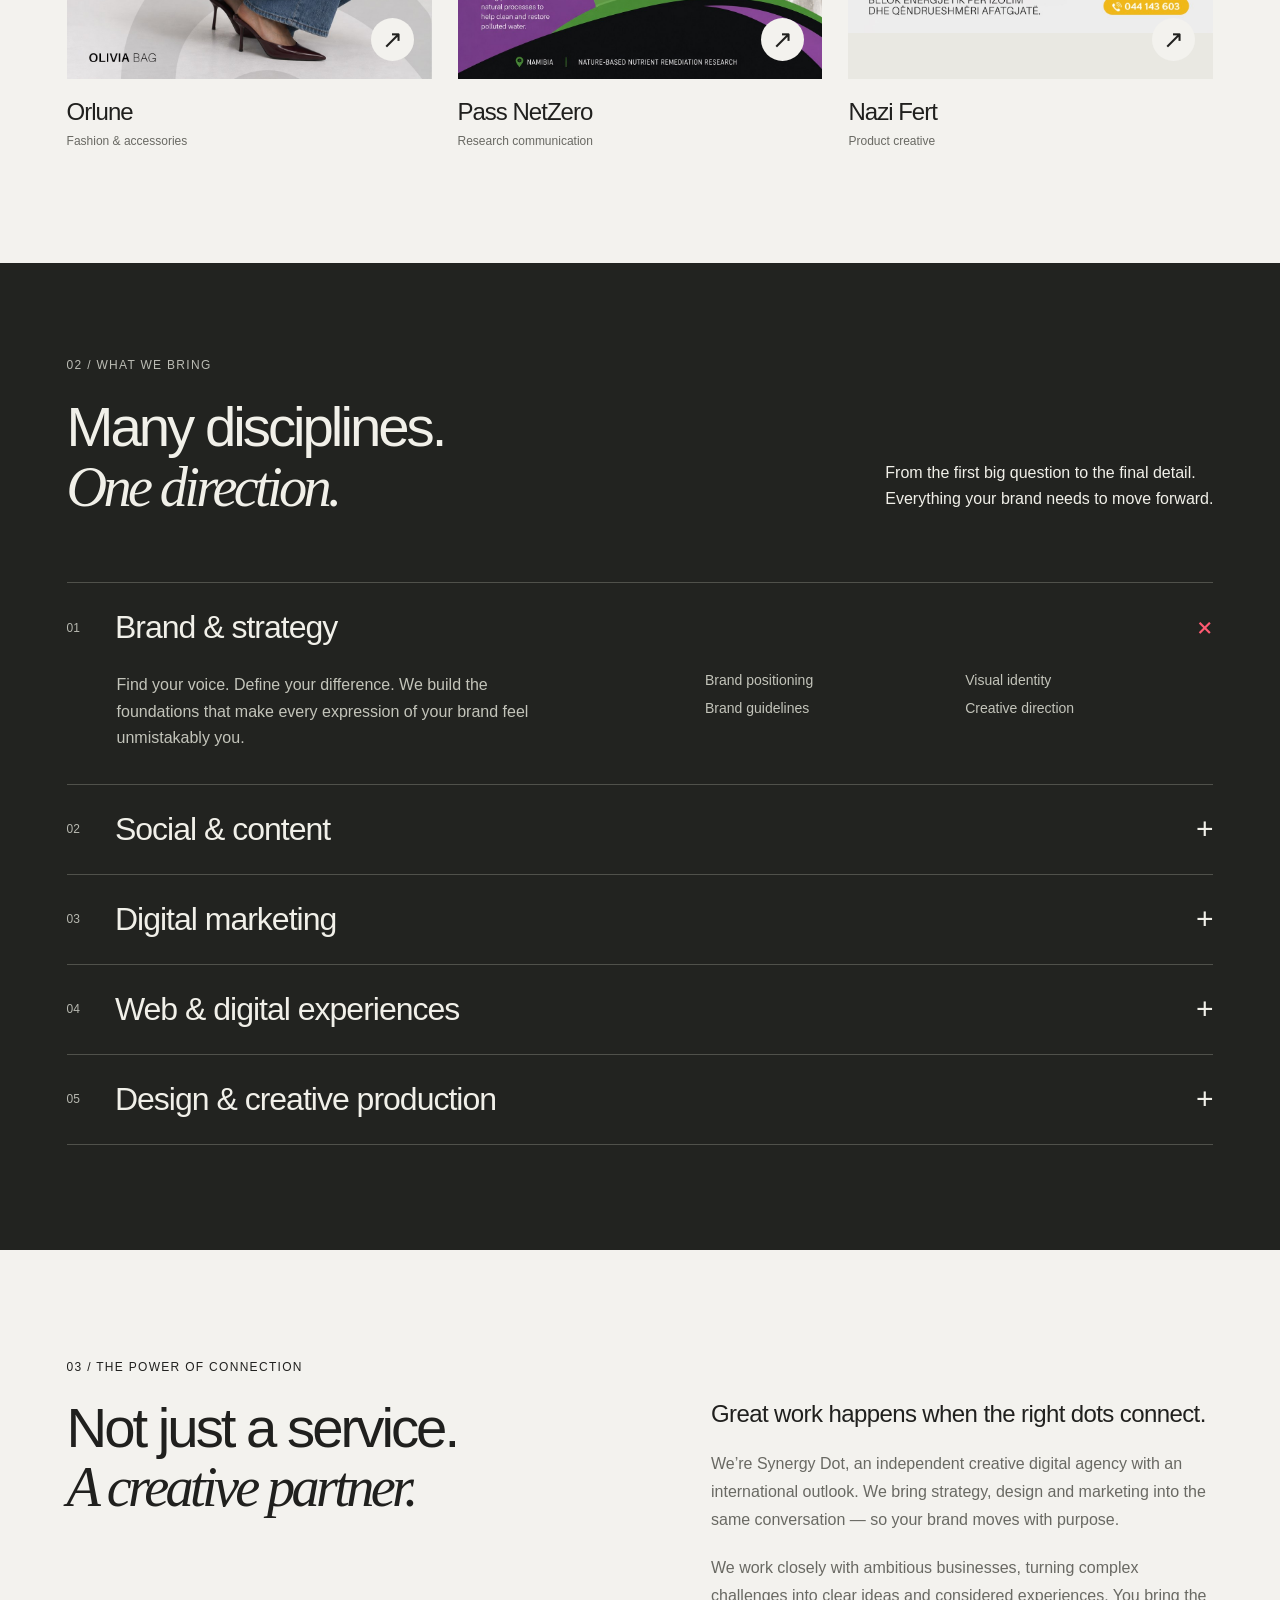
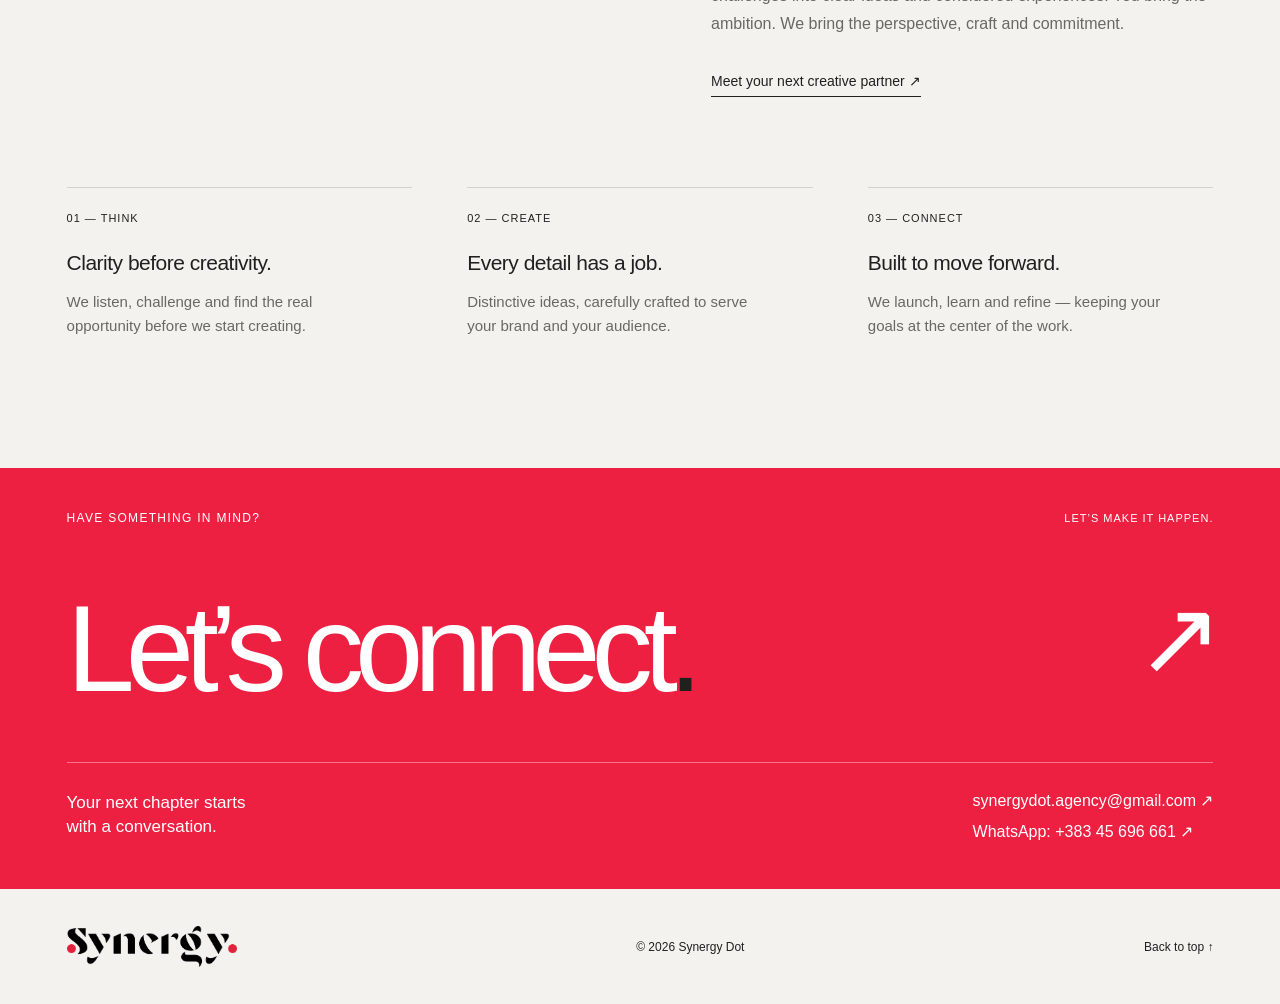
==== commit e21b2370: "Add files via upload" ====
--- a/index.html
+++ b/index.html
@@ -1,266 +1,25 @@
-<!DOCTYPE html>
-<html lang="en">
-<head>
-  <meta charset="UTF-8">
-  <meta name="viewport" content="width=device-width, initial-scale=1.0">
-  <title>Synergy Dot | Creative Marketing Agency</title>
-  <meta
-    name="description"
-    content="Synergy Dot is a premium creative marketing agency crafting branding, social content, web design, ads, and video campaigns that move brands from noticed to unforgettable."
-  >
-  <link rel="preconnect" href="https://fonts.googleapis.com">
-  <link rel="preconnect" href="https://fonts.gstatic.com" crossorigin>
-  <link href="https://fonts.googleapis.com/css2?family=Plus+Jakarta+Sans:wght@400;500;600;700;800&family=Cormorant+Garamond:wght@500;600;700&display=swap" rel="stylesheet">
-  <link rel="stylesheet" href="styles.css">
-</head>
-<body>
-  <div class="site-shell">
-    <header class="topbar">
-      <a class="brand" href="#home" aria-label="Synergy Dot home">
-        <img class="brand-wordmark" src="assets/logo-wordmark-white.png" alt="Synergy Dot">
-      </a>
-      <button class="menu-toggle" type="button" aria-expanded="false" aria-label="Open navigation">
-        <span></span>
-        <span></span>
-      </button>
-      <nav class="nav">
-        <a href="#about">About</a>
-        <a href="#services">Services</a>
-        <a href="#academy">Academy</a>
-        <a href="#why-us">Why Us</a>
-        <a href="#contact" class="nav-cta">Book a Call</a>
-      </nav>
-    </header>
-
-    <main id="home">
-      <section class="hero section">
-        <div class="hero-orb hero-orb-one" aria-hidden="true"></div>
-        <div class="hero-orb hero-orb-two" aria-hidden="true"></div>
-        <div class="hero-copy reveal">
-          <p class="eyebrow">Synergy Dot / Creative marketing agency</p>
-          <h1>
-            Make your brand
-            <span>look elite.</span>
-          </h1>
-          <p class="hero-text">
-            Branding, content, websites, ads, and courses for brands that want sharper presence.
-          </p>
-          <div class="hero-actions">
-            <a class="button button-primary" href="#contact">Start Your Project</a>
-            <a class="button button-secondary" href="#about">Our Approach</a>
-          </div>
-          <div class="hero-note">
-            <span>Branding</span>
-            <span>Content</span>
-            <span>Web</span>
-            <span>Ads</span>
-          </div>
-        </div>
-
-        <div class="hero-visual reveal">
-          <div class="hero-frame hero-media-frame">
-            <div class="hero-media-backdrop"></div>
-            <div class="hero-media-overlay"></div>
-            <div class="hero-detail-card">
-              <span class="signal-label">Creative Direction</span>
-              <strong>Premium visuals. Cleaner signals. Better first impressions.</strong>
-            </div>
-          </div>
-        </div>
-      </section>
-
-      <section id="about" class="section about">
-        <div class="section-intro reveal">
-          <p class="eyebrow">About Synergy Dot</p>
-          <h2>Sharper brands. Cleaner execution. Better presence.</h2>
-        </div>
-        <div class="about-layout">
-          <article class="about-panel reveal">
-            <div class="about-panel-head">
-              <span>How we work</span>
-              <strong>Simple process. Strong taste. Better output.</strong>
-            </div>
-            <div class="about-list">
-              <div>
-                <small>01</small>
-                <p>Clear positioning first.</p>
-              </div>
-              <div>
-                <small>02</small>
-                <p>Consistent visuals everywhere.</p>
-              </div>
-              <div>
-                <small>03</small>
-                <p>Only what matters stays.</p>
-              </div>
-            </div>
-          </article>
-          <article class="about-panel reveal">
-            <div class="about-panel-head">
-              <span>What we build</span>
-              <strong>Branding, content, websites, campaigns, and creative systems.</strong>
-            </div>
-            <div class="about-list">
-              <div>
-                <small>01</small>
-                <p>Premium brand identity and direction.</p>
-              </div>
-              <div>
-                <small>02</small>
-                <p>Clean websites with sharper hierarchy.</p>
-              </div>
-              <div>
-                <small>03</small>
-                <p>Content and campaigns that feel current.</p>
-              </div>
-            </div>
-          </article>
-        </div>
-      </section>
-
-      <section id="services" class="section services">
-        <div class="section-intro reveal">
-          <p class="eyebrow">Services</p>
-          <h2>Creative services for brands that want to look better fast.</h2>
-        </div>
-        <div class="service-grid">
-          <article class="service-card reveal">
-            <span>01 / Branding</span>
-            <h3>Branding</h3>
-            <p>Identity, positioning, and direction.</p>
-          </article>
-          <article class="service-card reveal">
-            <span>02 / Social</span>
-            <h3>Social Media</h3>
-            <p>Content systems and sharper social presence.</p>
-          </article>
-          <article class="service-card reveal">
-            <span>03 / Content</span>
-            <h3>Content Creation</h3>
-            <p>Visuals, copy, and motion with direction.</p>
-          </article>
-          <article class="service-card reveal">
-            <span>04 / Web</span>
-            <h3>Web Design</h3>
-            <p>Cleaner websites with stronger conversion.</p>
-          </article>
-          <article class="service-card reveal">
-            <span>05 / Video</span>
-            <h3>Video</h3>
-            <p>Short-form, ads, and branded motion.</p>
-          </article>
-          <article class="service-card reveal">
-            <span>06 / Ads</span>
-            <h3>Ads</h3>
-            <p>Paid creative with better hooks and visuals.</p>
-          </article>
-        </div>
-      </section>
-
-      <section id="academy" class="section courses">
-        <div class="section-intro reveal">
-          <p class="eyebrow">Synergy Dot Academy</p>
-          <h2>Courses for people who want real creative and digital skills.</h2>
-        </div>
-        <div class="courses-layout">
-          <div class="course-list">
-            <article class="course-card reveal">
-              <span>01 / Graphic Design</span>
-              <h3>Graphic Design</h3>
-              <p>Layout, visual fundamentals, and better design thinking.</p>
-            </article>
-            <article class="course-card reveal">
-              <span>02 / Sales</span>
-              <h3>Sales</h3>
-              <p>Messaging, confidence, offers, and closing fundamentals.</p>
-            </article>
-            <article class="course-card reveal">
-              <span>03 / Marketing</span>
-              <h3>Marketing</h3>
-              <p>Content, positioning, audience growth, and strategy basics.</p>
-            </article>
-            <article class="course-card reveal">
-              <span>04 / Web Design</span>
-              <h3>Web Design</h3>
-              <p>Modern websites, structure, UX, and visual hierarchy.</p>
-            </article>
-            <article class="course-card reveal">
-              <span>05 / AI Implementation</span>
-              <h3>AI Implementation</h3>
-              <p>Use AI tools to improve workflow, productivity, and creative execution.</p>
-            </article>
-            <article class="course-card reveal">
-              <span>06 / Synergy Dot Academy</span>
-              <h3>Practical learning</h3>
-              <p>Clear courses made for creators, freelancers, and ambitious beginners.</p>
-            </article>
-          </div>
-        </div>
-      </section>
-
-      <section id="why-us" class="section why-us">
-        <div class="section-intro reveal">
-          <p class="eyebrow">Why Us</p>
-          <h2>Better creative starts with better decisions.</h2>
-        </div>
-        <div class="why-layout">
-          <article class="why-feature reveal">
-            <h3>More taste</h3>
-            <p>Cleaner, sharper, more premium.</p>
-          </article>
-          <article class="why-feature reveal">
-            <h3>One system</h3>
-            <p>Strategy and execution stay aligned.</p>
-          </article>
-          <article class="why-feature reveal">
-            <h3>Real results</h3>
-            <p>Better perception and stronger conversion.</p>
-          </article>
-          <article class="why-quote reveal">
-            <p>"Synergy Dot helped us look like the level we always wanted to be at."</p>
-            <span>Velora Studio / Boutique Business</span>
-          </article>
-        </div>
-      </section>
-
-      <section id="contact" class="section contact">
-        <div class="contact-panel reveal">
-          <div class="contact-copy">
-            <p class="eyebrow">Contact</p>
-            <h2>Ready to upgrade the brand?</h2>
-            <p>
-              Branding, creative services, and courses.
-            </p>
-          </div>
-          <div class="contact-actions">
-            <a class="button button-primary" href="mailto:synergydot.agency@gmail.com">synergydot.agency@gmail.com</a>
-            <a class="button button-secondary" href="tel:+38345696661">+383 45 696 661</a>
-          </div>
-          <div class="contact-footnote">
-            <span>Based in Europe, partnering globally.</span>
-            <span>Available for retainers, launches, and focused sprints.</span>
-          </div>
-        </div>
-      </section>
-    </main>
-
-    <footer class="footer">
-      <div class="footer-brand">
-        <div>
-          <strong>Synergy Dot</strong>
-          <p>Creative marketing agency for brands that want presence with discipline.</p>
-        </div>
-      </div>
-      <div class="footer-links">
-        <a href="#about">About</a>
-        <a href="#services">Services</a>
-        <a href="#academy">Academy</a>
-        <a href="#contact">Contact</a>
-      </div>
-      <p class="footer-note">Sharper brands, cleaner signals.</p>
-    </footer>
-  </div>
-
-  <script src="script.js"></script>
-</body>
-</html>
+<!doctype html>
+<html lang="en">
+<head>
+<meta charset="utf-8"><meta name="viewport" content="width=device-width, initial-scale=1">
+<title>Synergy Dot — Creative thinking. Connected impact.</title>
+<meta name="description" content="Synergy Dot is an independent creative digital agency connecting brand strategy, design and digital marketing for ambitious businesses worldwide.">
+<meta name="theme-color" content="#f3f2ee"><link rel="icon" href="assets/favicon.svg" type="image/svg+xml"><link rel="stylesheet" href="styles.css"><script src="script.js" defer></script>
+</head>
+<body>
+<a class="skip" href="#main">Skip to content</a>
+<header class="header"><a class="brand" href="index.html" aria-label="Synergy Dot home"><img class="wordmark" src="assets/wordmark-transparent.png" alt="Synergy Dot" width="194" height="52"></a><button class="menu-toggle" aria-controls="nav" aria-expanded="false">Menu <span>+</span></button><nav id="nav" aria-label="Main navigation"><a href="#work">Work</a><a href="#services">Services</a><a href="#about">Studio</a><a class="nav-contact" href="#contact">Let’s talk <span>↗</span></a></nav></header>
+<main id="main">
+<section class="hero wrap"><div class="eyebrow"><span class="red-dot"></span> Independent minds. International ambition.</div><h1>Good ideas.<br> <span class="serif">Great</span> <span class="impact">impact<span class="period">.</span></span></h1><div class="hero-bottom"><p>We connect strategy, design and digital<br class="desktop"> to make your brand impossible to ignore.</p><a class="round-link" href="#work"><span>Explore our work</span><span class="circle-arrow">↘</span></a></div><div class="hero-meta"><span>CREATIVE DIGITAL AGENCY</span><span>INDEPENDENT STUDIO · CONNECTED WORLDWIDE</span><span>SCROLL TO CONNECT ↓</span></div></section>
+<section class="work-section wrap" id="work"><div class="section-top"><div><span class="eyebrow">01 / Selected work</span><h2>Distinct identities.<br><em>Lasting impressions.</em></h2></div><p>From the first mark to a complete visual world.<br>A selection of branding by Synergy Dot.</p></div><div class="project-grid"><a class="project project-large" href="work/chameleon.html"><div class="project-image "><img src="assets/projects/chameleon-4.jpg" alt="Chameleon Seasonings — Brand identity &amp; packaging" loading="lazy" width="1400" height="1000"><span class="project-open" aria-hidden="true">↗</span></div><div class="project-caption"><h3>Chameleon Seasonings</h3><span>Brand identity &amp; packaging</span></div></a><a class="project project-small" href="work/pixi.html"><div class="project-image "><img src="assets/projects/pixi-3.jpg" alt="Pixi — Brand identity &amp; art direction" loading="lazy" width="1400" height="1000"><span class="project-open" aria-hidden="true">↗</span></div><div class="project-caption"><h3>Pixi</h3><span>Brand identity &amp; art direction</span></div></a></div><div class="logo-collection"><div class="collection-heading"><div><span class="eyebrow">The identity collection</span><h3>Small marks. Big character.</h3></div><p>Six brands. Six distinct points of view.</p></div><div class="logo-grid"><a class="project logo-project" href="work/hostera.html"><div class="project-image logo-image"><img src="assets/projects/hostera.svg" alt="Hostera Group — Logo design" loading="lazy" width="1400" height="1000"><span class="project-open" aria-hidden="true">↗</span></div><div class="project-caption"><h3>Hostera Group</h3><span>Logo design</span></div></a><a class="project logo-project" href="work/orlune.html"><div class="project-image logo-image"><img src="assets/projects/orlune.jpg" alt="Orlune — Logo design" loading="lazy" width="1400" height="1000"><span class="project-open" aria-hidden="true">↗</span></div><div class="project-caption"><h3>Orlune</h3><span>Logo design</span></div></a><a class="project logo-project" href="work/dot-academy.html"><div class="project-image logo-image"><img src="assets/projects/dot-academy.jpg" alt="Dot Academy — Logo design" loading="lazy" width="1400" height="1000"><span class="project-open" aria-hidden="true">↗</span></div><div class="project-caption"><h3>Dot Academy</h3><span>Logo design</span></div></a><a class="project logo-project" href="work/grow-academy.html"><div class="project-image logo-image"><img src="assets/projects/grow-academy.jpg" alt="Grow Academy — Logo design" loading="lazy" width="1400" height="1000"><span class="project-open" aria-hidden="true">↗</span></div><div class="project-caption"><h3>Grow Academy</h3><span>Logo design</span></div></a><a class="project logo-project" href="work/nazi-fert.html"><div class="project-image logo-image"><img src="assets/projects/nazi-fert.jpg" alt="Nazi Fert — Logo design" loading="lazy" width="1400" height="1000"><span class="project-open" aria-hidden="true">↗</span></div><div class="project-caption"><h3>Nazi Fert</h3><span>Logo design</span></div></a><a class="project logo-project" href="work/street-myth.html"><div class="project-image logo-image"><img src="assets/projects/street-myth.jpg" alt="Street Myth — Logo design" loading="lazy" width="1400" height="1000"><span class="project-open" aria-hidden="true">↗</span></div><div class="project-caption"><h3>Street Myth</h3><span>Logo design</span></div></a></div></div><section class="social-selection" aria-labelledby="social-title"><div class="section-top"><div><span class="eyebrow">Selected social creative</span><h2 id="social-title">Made for the feed.<br><em>Designed to connect.</em></h2></div><a class="text-link" href="work/social-media.html">Explore social creative ↗</a></div><div class="social-grid"><a class="project" href="work/social-media.html"><div class="social-image"><img src="assets/projects/orlune-social-1.jpg" alt="Orlune — Fashion & accessories social media design" loading="lazy" width="1080" height="1350"><span class="project-open" aria-hidden="true">↗</span></div><div class="project-caption"><h3>Orlune</h3><span>Fashion & accessories</span></div></a><a class="project" href="work/social-media.html"><div class="social-image"><img src="assets/projects/pass-netzero-social.jpg" alt="Pass NetZero — Research communication social media design" loading="lazy" width="1080" height="1350"><span class="project-open" aria-hidden="true">↗</span></div><div class="project-caption"><h3>Pass NetZero</h3><span>Research communication</span></div></a><a class="project" href="work/social-media.html"><div class="social-image"><img src="assets/projects/nazi-fert-social.jpg" alt="Nazi Fert — Product creative social media design" loading="lazy" width="1080" height="1350"><span class="project-open" aria-hidden="true">↗</span></div><div class="project-caption"><h3>Nazi Fert</h3><span>Product creative</span></div></a></div></section></section>
+<section class="services" id="services"><div class="wrap"><div class="section-top"><div><span class="eyebrow">02 / What we bring</span><h2>Many disciplines.<br><em>One direction.</em></h2></div><p>From the first big question to the final detail.<br>Everything your brand needs to move forward.</p></div><div class="service-list">
+<details open><summary><span class="service-number">01</span><h3>Brand & strategy</h3><span class="plus">+</span></summary><div class="service-body"><p>Find your voice. Define your difference. We build the foundations that make every expression of your brand feel unmistakably you.</p><ul><li>Brand positioning</li><li>Visual identity</li><li>Brand guidelines</li><li>Creative direction</li></ul></div></details>
+<details><summary><span class="service-number">02</span><h3>Social & content</h3><span class="plus">+</span></summary><div class="service-body"><p>Turn everyday attention into meaningful connection, with a consistent presence and content people want to spend time with.</p><ul><li>Social media management</li><li>Content strategy</li><li>Copywriting</li><li>Photography & video direction</li></ul></div></details>
+<details><summary><span class="service-number">03</span><h3>Digital marketing</h3><span class="plus">+</span></summary><div class="service-body"><p>Reach the right people with a clear message. We connect creative campaigns with testing and measurement to help your marketing work harder.</p><ul><li>Paid social & search</li><li>SEO strategy</li><li>Email marketing</li><li>Analytics & optimization</li></ul></div></details>
+<details><summary><span class="service-number">04</span><h3>Web & digital experiences</h3><span class="plus">+</span></summary><div class="service-body"><p>Make every visit count. Thoughtful websites combine a clear story, intuitive journeys and fast performance across screens.</p><ul><li>UX & UI design</li><li>Website development</li><li>Landing pages</li><li>Conversion optimization</li></ul></div></details>
+<details><summary><span class="service-number">05</span><h3>Design & creative production</h3><span class="plus">+</span></summary><div class="service-body"><p>Bring your ideas into the world with a visual language that holds together, from the smallest social post to the biggest campaign.</p><ul><li>Campaign concepts</li><li>Graphic design</li><li>Motion design</li><li>Print & packaging</li></ul></div></details>
+</div></div></section>
+<section class="about wrap" id="about"><span class="eyebrow">03 / The power of connection</span><div class="about-grid"><h2>Not just a service.<br><em>A creative partner.</em></h2><div><p class="lead">Great work happens when the right dots connect.</p><p>We’re Synergy Dot, an independent creative digital agency with an international outlook. We bring strategy, design and marketing into the same conversation — so your brand moves with purpose.</p><p>We work closely with ambitious businesses, turning complex challenges into clear ideas and considered experiences. You bring the ambition. We bring the perspective, craft and commitment.</p><a class="text-link" href="#contact">Meet your next creative partner ↗</a></div></div><div class="principles"><div><span>01 — THINK</span><h3>Clarity before creativity.</h3><p>We listen, challenge and find the real opportunity before we start creating.</p></div><div><span>02 — CREATE</span><h3>Every detail has a job.</h3><p>Distinctive ideas, carefully crafted to serve your brand and your audience.</p></div><div><span>03 — CONNECT</span><h3>Built to move forward.</h3><p>We launch, learn and refine — keeping your goals at the center of the work.</p></div></div></section>
+<section class="contact" id="contact"><div class="wrap"><div class="contact-top"><span class="eyebrow">Have something in mind?</span><span>LET’S MAKE IT HAPPEN.</span></div><a class="contact-title" href="mailto:synergydot.agency@gmail.com">Let’s connect<span class="contact-arrow">↗</span><span class="contact-period">.</span></a><div class="contact-bottom"><p>Your next chapter starts<br>with a conversation.</p><div><a href="mailto:synergydot.agency@gmail.com">synergydot.agency@gmail.com ↗</a><a href="https://wa.me/38345696661" target="_blank" rel="noopener noreferrer">WhatsApp: +383 45 696 661 ↗</a></div></div></div></section>
+</main><footer class="wrap"><a class="brand" href="index.html"><img class="wordmark" src="assets/wordmark-transparent.png" alt="Synergy Dot" width="194" height="52"></a><span>© <span data-year>2026</span> Synergy Dot</span><a href="#main">Back to top ↑</a></footer>
+</body></html>
--- a/styles.css
+++ b/styles.css
@@ -1,1021 +1,11 @@
-:root {
-  --bg: #070707;
-  --bg-soft: #0f0f10;
-  --panel: rgba(255, 255, 255, 0.03);
-  --panel-strong: rgba(255, 255, 255, 0.06);
-  --text: #f4efe7;
-  --muted: rgba(244, 239, 231, 0.68);
-  --line: rgba(255, 255, 255, 0.09);
-  --line-strong: rgba(255, 255, 255, 0.14);
-  --accent: #f32849;
-  --accent-soft: rgba(243, 40, 73, 0.12);
-  --shadow: 0 28px 80px rgba(0, 0, 0, 0.28);
-  --radius-xl: 34px;
-  --radius-lg: 24px;
-  --radius-md: 18px;
-  --container: min(1180px, calc(100% - 56px));
-  --hero-image: url("https://images.pexels.com/photos/15260513/pexels-photo-15260513.jpeg?cs=srgb&dl=pexels-turgay-koca-405356598-15260513.jpg&fm=jpg");
-  --texture-image: url("https://images.pexels.com/photos/28852713/pexels-photo-28852713.jpeg?cs=srgb&dl=pexels-adrien-olichon-1257089-28852713.jpg&fm=jpg");
-}
+@charset "UTF-8";
+:root{--paper:#f3f2ee;--ink:#20201e;--red:#ee2042;--line:#d2d1cb;--muted:#696963}*{box-sizing:border-box}html{scroll-behavior:smooth;scroll-padding-top:100px}body{margin:0;background:var(--paper);color:var(--ink);font-family:Arial,Helvetica,sans-serif;-webkit-font-smoothing:antialiased}a{color:inherit;text-decoration:none}button{font:inherit}button,a,summary{-webkit-tap-highlight-color:transparent}a:focus-visible,button:focus-visible,summary:focus-visible{outline:3px solid var(--red);outline-offset:6px}.wrap{max-width:1600px;margin:auto;padding-left:5.2%;padding-right:5.2%}.header{display:flex;align-items:center;justify-content:space-between;padding:24px 5.2%;border-bottom:1px solid var(--line);position:relative;z-index:10}.brand{display:flex;align-items:center;gap:10px;font-weight:800;font-size:27px;letter-spacing:-1.5px}.brand img{object-fit:contain;mix-blend-mode:multiply}.brand-dot{font-weight:400}nav{display:flex;align-items:center;gap:38px;font-size:14px}nav>a{padding:10px 0}nav>a:hover{color:var(--red)}.nav-contact{border:1px solid #aaa9a3;border-radius:40px;padding:12px 20px}.nav-contact span{margin-left:30px}.menu-toggle{display:none}.hero{padding-top:62px}.eyebrow{text-transform:uppercase;font-size:12px;letter-spacing:1.3px;display:block;font-weight:500}.hero .eyebrow{display:flex;align-items:center;gap:10px}.red-dot{width:8px;height:8px;background:var(--red);border-radius:50%}h1{font-size:clamp(80px,10.7vw,170px);font-weight:500;line-height:.97;letter-spacing:-.078em;margin:36px 0 40px}.serif,em{font-family:Georgia,'Times New Roman',serif;font-weight:400;letter-spacing:-.065em}.serif{font-style:italic}.period{color:var(--red)}.hero-bottom{display:flex;justify-content:space-between;align-items:center;padding-bottom:56px}.hero-bottom p{font-size:18px;line-height:1.5;margin:0}.round-link{display:flex;align-items:center;gap:30px;font-size:14px}.circle-arrow{width:58px;height:58px;border:1px solid #999991;border-radius:50%;display:grid;place-items:center;font-size:27px;transition:.25s}.round-link:hover .circle-arrow{background:var(--red);color:#fff;border-color:var(--red);transform:rotate(45deg)}.hero-meta{display:flex;justify-content:space-between;border-top:1px solid var(--line);padding:18px 0;font-size:10px;letter-spacing:1px}.work-section{padding-top:112px;padding-bottom:115px}.section-top{display:flex;justify-content:space-between;align-items:flex-end;margin-bottom:46px}.section-top h2,h2{font-weight:400;font-size:clamp(40px,4.4vw,68px);line-height:1.06;letter-spacing:-3px;margin:25px 0 0}.section-top>p{font-size:16px;line-height:1.65;margin:0 0 5px;max-width:380px}.project-grid{display:grid;grid-template-columns:1.2fr 1fr;gap:38px}.project-small{margin-top:115px}.project-image{position:relative;overflow:hidden;aspect-ratio:1.2;background:#dedcd6}.project-image>img{width:100%;height:100%;object-fit:cover;transition:transform .65s}.project:hover .project-image>img{transform:scale(1.035)}.project-open{position:absolute;bottom:18px;right:18px;width:43px;height:43px;display:grid;place-items:center;border-radius:50%;background:var(--paper);font-size:25px}.project-caption{display:flex;align-items:center;justify-content:space-between;gap:12px;padding-top:19px}.project-caption h3{font-size:24px;letter-spacing:-1px;margin:0;font-weight:500}.project-caption>span{font-size:12px}.project-type{font-size:12px;color:var(--muted);margin-top:8px}.synergy-art{background:#e9e8e2;display:flex;justify-content:center;align-items:center;aspect-ratio:1}.synergy-art>img{width:46%;height:66%;object-fit:contain;mix-blend-mode:multiply}.art-label,.art-bottom{position:absolute;font-size:10px;letter-spacing:2px;left:25px}.art-label{top:25px}.art-bottom{bottom:29px}.services{background:#222320;color:#f1f0e9;padding:95px 0 105px}.services .section-top{margin-bottom:65px}.services .eyebrow{color:#bbbcb4}.service-list details{border-top:1px solid #50514b}.service-list details:last-child{border-bottom:1px solid #50514b}summary{list-style:none;cursor:pointer;display:flex;align-items:center;gap:35px;padding:26px 0}summary::-webkit-details-marker{display:none}.service-number{color:#b7b8b0;font-size:12px}summary h3{font-weight:400;font-size:clamp(22px,2.5vw,37px);margin:0;letter-spacing:-1px}.plus{margin-left:auto;font-size:30px;font-weight:300;transition:transform .2s}details[open] .plus{transform:rotate(45deg);color:#ff5a72}.service-body{display:grid;grid-template-columns:1fr 1fr;gap:80px;padding:0 0 32px 50px;color:#c3c4ba}.service-body p{margin:0;line-height:1.65;max-width:440px;font-size:16px}.service-body ul{list-style:none;margin:0;padding:0;display:grid;grid-template-columns:1fr 1fr;gap:12px;font-size:14px;align-content:start}.about{padding-top:110px;padding-bottom:115px}.about-grid{display:grid;grid-template-columns:1.1fr 1fr;gap:8%;margin-top:24px}.about h2{margin:0}.about-grid p{font-size:16px;line-height:1.75;color:var(--muted);margin:0 0 20px}.about-grid .lead{font-size:24px;letter-spacing:-.6px;line-height:1.35;color:var(--ink)}.text-link{display:inline-block;border-bottom:1px solid var(--ink);padding:7px 0;font-size:14px;margin-top:8px}.principles{display:grid;grid-template-columns:repeat(3,1fr);gap:55px;margin-top:90px}.principles>div{border-top:1px solid var(--line);padding-top:20px}.principles span{font-size:11px;letter-spacing:1px}.principles h3{font-size:21px;font-weight:500;letter-spacing:-.5px;margin:25px 0 12px}.principles p{font-size:15px;color:var(--muted);line-height:1.6;max-width:300px}.contact{background:var(--red);color:#fff;padding:43px 0 48px}.contact-top{display:flex;justify-content:space-between;align-items:center}.contact-top>span:last-child{font-size:11px;letter-spacing:1px}.contact-title{display:block;position:relative;font-size:clamp(55px,9.6vw,146px);font-weight:500;letter-spacing:-.075em;line-height:1.2;margin:50px 0 40px}.contact-arrow{float:right;font-size:.85em;transition:transform .3s}.contact-title:hover .contact-arrow{transform:translate(8px,-8px)}.contact-period{color:var(--ink)}.contact-bottom{display:flex;justify-content:space-between;border-top:1px solid #ffffff60;padding-top:28px}.contact-bottom p{margin:0;font-size:17px;line-height:1.4}.contact-bottom>div{display:flex;flex-direction:column;gap:12px;font-size:16px}.contact-bottom a:hover{text-decoration:underline}footer{display:flex;justify-content:space-between;align-items:center;min-height:115px;font-size:12px}footer .brand{font-size:23px}.skip{position:absolute;left:10px;top:-100px;background:#fff;padding:12px;z-index:100}.skip:focus{top:10px}.case-hero{padding-top:65px;padding-bottom:65px}.case-hero h1{font-size:clamp(64px,10vw,145px);margin:36px 0}.case-intro{max-width:740px;font-size:24px;line-height:1.45;letter-spacing:-.6px}.case-meta{display:flex;gap:70px;margin-top:45px;font-size:14px}.case-meta span{display:block;font-size:11px;color:var(--muted);margin-bottom:9px;text-transform:uppercase;letter-spacing:1px}.case-image{width:100%;height:auto;display:block}.case-brand{height:550px;background:#e7e6df;display:grid;place-items:center}.case-brand img{height:75%;max-width:80%;object-fit:contain;mix-blend-mode:multiply}.case-copy{display:grid;grid-template-columns:1fr 1.4fr;gap:100px;padding-top:80px;padding-bottom:85px}.case-copy h2{font-size:40px;margin:0}.case-copy p{font-size:18px;line-height:1.7;color:var(--muted);margin-top:0}.case-copy h3{font-size:24px;font-weight:500;letter-spacing:-.6px}.case-copy li{font-size:16px;line-height:1.8;color:var(--muted)}.case-next{padding-top:30px;padding-bottom:65px;border-top:1px solid var(--line);display:flex;justify-content:space-between;font-size:20px}
+@media(min-width:1500px){.hero{padding-top:80px}}@media(max-width:850px){.hero-meta span:last-child{display:none}.section-top>p{max-width:260px;font-size:14px}.project-grid{gap:24px}.project-small{margin-top:70px}.project-caption{display:block}.project-caption>span{display:block;margin-top:8px}.about-grid{gap:35px}.principles{gap:25px}.service-body{gap:35px}.case-copy{gap:40px}}
+@media(max-width:600px){html{scroll-padding-top:25px}.wrap{padding-left:6%;padding-right:6%}.header{padding:19px 6%}.brand{font-size:25px}.brand img{width:24px;height:30px}.menu-toggle{display:flex;align-items:center;gap:20px;border:0;background:none;padding:10px 0 10px 16px;font-size:14px}.menu-toggle span{font-size:23px}nav{display:none;position:absolute;left:0;right:0;top:100%;background:var(--paper);padding:20px 6% 30px;border-bottom:1px solid var(--line);flex-direction:column;align-items:stretch;gap:10px}nav.is-open{display:flex}nav>a{font-size:20px;padding:12px}.nav-contact{margin-top:8px}.hero{padding-top:44px}.hero .eyebrow{font-size:10px;letter-spacing:.75px}h1{font-size:clamp(65px,13.1vw,82px);line-height:1.02;margin:34px 0 30px;letter-spacing:-.075em}.hero-bottom{align-items:flex-start;gap:25px;flex-direction:column;padding-bottom:35px}.hero-bottom p{font-size:16px}.round-link{gap:18px}.circle-arrow{width:43px;height:43px;font-size:22px}.hero-meta{font-size:8px;gap:15px;line-height:1.6}.hero-meta span:nth-child(2){text-align:right;max-width:145px}.work-section{padding-top:65px;padding-bottom:60px}.section-top{display:block;margin-bottom:28px}.section-top h2,h2{font-size:45px;letter-spacing:-2.5px}.section-top>p{margin-top:24px;max-width:none;font-size:15px}.project-grid{grid-template-columns:1fr;gap:30px}.project-small{margin:0}.project-image{aspect-ratio:1.16}.project-caption{display:flex}.project-caption>span{margin:0}.services{padding:60px 0}.services .section-top{margin-bottom:35px}summary{gap:18px;padding:24px 0}summary h3{font-size:23px;letter-spacing:-.8px}.service-body{display:block;padding-left:0}.service-body ul{margin-top:24px;gap:12px}.service-body p{font-size:15px}.about{padding-top:65px;padding-bottom:60px}.about-grid{grid-template-columns:1fr;gap:30px}.principles{grid-template-columns:1fr;gap:25px;margin-top:45px}.principles h3{margin-top:16px}.principles p{max-width:none;margin-bottom:0}.contact{padding:30px 0}.contact-top>span:last-child{display:none}.contact-title{font-size:12vw;margin:38px 0;letter-spacing:-.065em}.contact-bottom{flex-direction:column;gap:25px}.contact-bottom>div{font-size:14px}footer{flex-wrap:wrap;gap:20px;padding-top:25px;padding-bottom:25px;min-height:115px}footer .brand{width:100%}.case-hero{padding-top:40px;padding-bottom:35px}.case-intro{font-size:20px}.case-meta{gap:25px;flex-wrap:wrap}.case-copy{grid-template-columns:1fr;gap:25px;padding-top:45px;padding-bottom:40px}.case-brand{height:350px}.case-next{font-size:16px}.case-copy p{font-size:16px}}
+@media(prefers-reduced-motion:reduce){html{scroll-behavior:auto}*,*::before,*::after{transition:none!important;animation:none!important}}
 
-* {
-  box-sizing: border-box;
-}
+.header .brand .wordmark,footer .brand .wordmark{width:194px;height:auto;display:block;object-fit:contain;mix-blend-mode:multiply}footer .brand .wordmark{width:170px}@media(max-width:600px){.header .brand .wordmark{width:158px}footer .brand .wordmark{width:150px}}
 
-html {
-  scroll-behavior: smooth;
-}
+.logo-collection{margin-top:90px}.collection-heading{display:flex;justify-content:space-between;align-items:end;margin-bottom:30px}.collection-heading h3{font-size:32px;font-weight:400;letter-spacing:-1px;margin:18px 0 0}.collection-heading p{font-size:14px;color:var(--muted)}.logo-grid{display:grid;grid-template-columns:repeat(3,minmax(0,1fr));gap:36px 25px}.logo-image{aspect-ratio:1.4;background:#fff}.logo-image>img{object-fit:contain}.logo-project .project-caption{display:block}.logo-project .project-caption h3{font-size:21px}.logo-project .project-caption>span{display:block;margin-top:7px;color:var(--muted)}.case-cover{background:#fff}.case-cover img{width:100%;height:auto;display:block}.case-logo{max-width:1050px;margin:auto}.case-logo img{max-height:650px;object-fit:contain}.case-gallery{display:grid;grid-template-columns:1fr 1fr;gap:28px;padding-bottom:75px}.case-gallery figure{margin:0}.case-gallery figure:first-child{grid-column:1/-1}.case-gallery img{display:block;width:100%;height:auto}.project-title{overflow-wrap:normal;font-size:clamp(56px,8vw,120px)!important}.case-next{gap:24px}.case-next a:last-child{text-align:right}@media(max-width:850px){.logo-grid{grid-template-columns:repeat(2,minmax(0,1fr))}}@media(max-width:600px){.logo-collection{margin-top:50px}.collection-heading{display:block}.collection-heading h3{font-size:28px}.logo-grid{grid-template-columns:1fr;gap:30px}.case-gallery{grid-template-columns:1fr;gap:18px;padding-bottom:40px}.project-title{font-size:clamp(42px,10vw,60px)!important;letter-spacing:-2.5px}.case-next a{max-width:65%}}
 
-body {
-  margin: 0;
-  min-width: 320px;
-  font-family: "Plus Jakarta Sans", "Segoe UI", sans-serif;
-  color: var(--text);
-  background:
-    radial-gradient(circle at 12% 8%, rgba(243, 40, 73, 0.16), transparent 24%),
-    radial-gradient(circle at 88% 18%, rgba(255, 255, 255, 0.04), transparent 18%),
-    linear-gradient(180deg, #0a0a0a 0%, #070707 42%, #090909 100%);
-  overflow-x: hidden;
-}
-
-body.is-ready .reveal {
-  will-change: transform, opacity;
-}
-
-body::before {
-  content: "";
-  position: fixed;
-  inset: 0;
-  background:
-    linear-gradient(rgba(255, 255, 255, 0.02) 1px, transparent 1px),
-    linear-gradient(90deg, rgba(255, 255, 255, 0.02) 1px, transparent 1px);
-  background-size: 96px 96px;
-  opacity: 0.28;
-  mask-image: linear-gradient(180deg, rgba(0, 0, 0, 0.55), transparent 82%);
-  pointer-events: none;
-  z-index: -1;
-}
-
-img {
-  display: block;
-  max-width: 100%;
-}
-
-a {
-  color: inherit;
-  text-decoration: none;
-}
-
-.site-shell {
-  width: 100%;
-}
-
-.topbar {
-  position: sticky;
-  top: 0;
-  z-index: 20;
-  display: flex;
-  align-items: center;
-  justify-content: space-between;
-  gap: 24px;
-  width: var(--container);
-  margin: 0 auto;
-  min-height: 56px;
-  padding: 10px 14px;
-  isolation: isolate;
-}
-
-.topbar::before {
-  content: "";
-  position: absolute;
-  top: 4px;
-  bottom: 4px;
-  left: 0;
-  right: 0;
-  left: 0;
-  right: 0;
-  border: 1px solid rgba(255, 255, 255, 0.06);
-  border-radius: 999px;
-  background: linear-gradient(180deg, rgba(10, 10, 10, 0.34), rgba(10, 10, 10, 0.18));
-  backdrop-filter: blur(1.2px);
-  -webkit-backdrop-filter: blur(1.2px);
-  box-shadow: 0 6px 16px rgba(0, 0, 0, 0.05);
-  z-index: -1;
-}
-
-.brand,
-.footer-brand {
-  display: inline-flex;
-  align-items: center;
-}
-
-.brand-wordmark {
-  width: 156px;
-  height: auto;
-}
-
-.nav {
-  display: flex;
-  align-items: center;
-  gap: 22px;
-  padding: 0 8px;
-  min-height: 36px;
-}
-
-.nav a {
-  color: var(--muted);
-  font-size: 0.88rem;
-  letter-spacing: 0.02em;
-  transition: color 180ms ease, opacity 180ms ease;
-}
-
-.nav a:hover,
-.nav a:focus-visible {
-  color: var(--text);
-}
-
-.nav-cta {
-  display: inline-flex;
-  align-items: center;
-  justify-content: center;
-  min-height: 34px;
-  padding: 0 14px;
-  border: 1px solid rgba(255, 255, 255, 0.1);
-  border-radius: 999px;
-  background: rgba(255, 255, 255, 0.04);
-  color: var(--text) !important;
-}
-
-.menu-toggle {
-  display: none;
-  border: 0;
-  background: rgba(255, 255, 255, 0.04);
-  width: 46px;
-  height: 46px;
-  border-radius: 14px;
-  padding: 0;
-  align-items: center;
-  justify-content: center;
-  flex-direction: column;
-  gap: 5px;
-}
-
-.menu-toggle span {
-  display: block;
-  width: 18px;
-  height: 2px;
-  background: var(--text);
-  transition: transform 200ms ease, opacity 200ms ease;
-}
-
-.section {
-  width: var(--container);
-  margin: 0 auto;
-  padding: 112px 0;
-}
-
-.about,
-.services,
-.courses,
-.why-us,
-.contact {
-  position: relative;
-}
-
-.about::before,
-.services::before,
-.courses::before,
-.why-us::before,
-.contact::before {
-  content: "";
-  position: absolute;
-  top: 42px;
-  left: 0;
-  width: 72px;
-  height: 1px;
-  background: linear-gradient(90deg, rgba(243, 40, 73, 0.95), transparent);
-}
-
-.hero {
-  display: grid;
-  grid-template-columns: minmax(0, 1fr) minmax(360px, 0.9fr);
-  gap: 110px;
-  align-items: center;
-  min-height: calc(100vh - 88px);
-  padding-top: 72px;
-  position: relative;
-}
-
-.hero-copy {
-  max-width: 560px;
-  position: relative;
-  z-index: 2;
-}
-
-.hero-orb {
-  position: absolute;
-  border-radius: 50%;
-  filter: blur(24px);
-  pointer-events: none;
-  opacity: 0.55;
-  animation: orb-float 12s ease-in-out infinite alternate;
-}
-
-.hero-orb-one {
-  top: 10%;
-  left: -6%;
-  width: 180px;
-  height: 180px;
-  background: radial-gradient(circle, rgba(243, 40, 73, 0.16), transparent 70%);
-}
-
-.hero-orb-two {
-  right: 22%;
-  bottom: 10%;
-  width: 140px;
-  height: 140px;
-  background: radial-gradient(circle, rgba(255, 255, 255, 0.08), transparent 72%);
-  animation-duration: 15s;
-  animation-direction: alternate-reverse;
-}
-
-@keyframes orb-float {
-  from {
-    transform: translate3d(0, 0, 0) scale(1);
-  }
-  to {
-    transform: translate3d(0, -18px, 0) scale(1.05);
-  }
-}
-
-.eyebrow {
-  margin: 0 0 18px;
-  color: var(--accent);
-  font-size: 0.68rem;
-  font-weight: 700;
-  letter-spacing: 0.2em;
-  text-transform: uppercase;
-}
-
-.hero h1,
-.section-intro h2,
-.contact-copy h2 {
-  margin: 0;
-  font-family: "Cormorant Garamond", Georgia, serif;
-  letter-spacing: -0.05em;
-}
-
-.hero h1 {
-  max-width: 8ch;
-  font-size: clamp(2.9rem, 5.4vw, 4.9rem);
-  line-height: 0.92;
-}
-
-.hero h1 span {
-  display: block;
-  color: var(--accent);
-}
-
-.hero-text,
-.about-story p,
-.service-card p,
-.course-card p,
-.why-feature p,
-.contact-copy p,
-.footer-brand p {
-  margin: 0;
-  color: var(--muted);
-  font-size: 0.96rem;
-  line-height: 1.82;
-}
-
-.hero-text {
-  max-width: 34ch;
-  margin-top: 18px;
-}
-
-.hero-actions,
-.contact-actions {
-  display: flex;
-  flex-wrap: wrap;
-  gap: 14px;
-  margin-top: 28px;
-}
-
-.button {
-  display: inline-flex;
-  align-items: center;
-  justify-content: center;
-  min-height: 48px;
-  padding: 0 20px;
-  border: 1px solid transparent;
-  border-radius: 999px;
-  font-weight: 700;
-  transition: transform 220ms ease, background 220ms ease, border-color 220ms ease, box-shadow 220ms ease;
-}
-
-.button:hover,
-.button:focus-visible {
-  transform: translateY(-3px) scale(1.01);
-}
-
-.button-primary {
-  background: var(--accent);
-  color: #fff5f7;
-  box-shadow: 0 16px 30px rgba(243, 40, 73, 0.22);
-}
-
-.button-secondary {
-  border-color: var(--line);
-  background: rgba(255, 255, 255, 0.03);
-}
-
-.button-secondary:hover,
-.button-secondary:focus-visible {
-  background: rgba(255, 255, 255, 0.07);
-}
-
-.hero-note {
-  display: flex;
-  flex-wrap: wrap;
-  gap: 14px;
-  margin-top: 24px;
-}
-
-.hero-note span {
-  color: rgba(244, 239, 231, 0.58);
-  font-size: 0.72rem;
-  letter-spacing: 0.16em;
-  text-transform: uppercase;
-}
-
-.hero-visual {
-  position: relative;
-}
-
-.hero-frame {
-  position: relative;
-  min-height: 560px;
-  overflow: hidden;
-  border: 1px solid rgba(255, 255, 255, 0.08);
-  border-radius: 40px;
-  background:
-    linear-gradient(180deg, rgba(255, 255, 255, 0.03), rgba(255, 255, 255, 0.015)),
-    linear-gradient(135deg, rgba(255, 255, 255, 0.015), rgba(255, 255, 255, 0));
-  box-shadow: var(--shadow);
-  transition: transform 500ms ease, box-shadow 500ms ease, border-color 300ms ease;
-}
-
-.hero-media-frame {
-  min-height: 660px;
-  border: 1px solid rgba(255, 255, 255, 0.06);
-  background: #090909;
-}
-
-.hero-media-backdrop,
-.hero-media-overlay {
-  position: absolute;
-  inset: 0;
-}
-
-.hero-media-backdrop {
-  background:
-    linear-gradient(180deg, rgba(5, 5, 5, 0.16), rgba(5, 5, 5, 0.22)),
-    var(--hero-image) center center / cover no-repeat;
-  transform: scale(1.04);
-  animation: slow-pan 18s ease-in-out infinite alternate;
-  transition: transform 500ms ease;
-}
-
-.hero-media-overlay {
-  background:
-    radial-gradient(circle at 74% 22%, rgba(243, 40, 73, 0.2), transparent 22%),
-    linear-gradient(180deg, rgba(7, 7, 7, 0.04), rgba(7, 7, 7, 0.46) 68%, rgba(7, 7, 7, 0.86) 100%);
-  transition: opacity 400ms ease;
-}
-
-@keyframes slow-pan {
-  from {
-    transform: scale(1.04) translate3d(0, 0, 0);
-  }
-  to {
-    transform: scale(1.1) translate3d(-10px, -8px, 0);
-  }
-}
-
-.hero-glow {
-  position: absolute;
-  inset: 16% 14% auto auto;
-  width: 220px;
-  height: 220px;
-  border-radius: 50%;
-  background: radial-gradient(circle, rgba(243, 40, 73, 0.2), transparent 70%);
-  filter: blur(20px);
-}
-
-.hero-detail-card {
-  position: absolute;
-  right: 24px;
-  bottom: 24px;
-  max-width: 250px;
-  padding: 18px;
-  border: 1px solid var(--line-strong);
-  border-radius: 22px;
-  background: rgba(8, 8, 8, 0.48);
-  backdrop-filter: blur(10px);
-  -webkit-backdrop-filter: blur(10px);
-  z-index: 2;
-  transition: transform 320ms ease, background 320ms ease, border-color 320ms ease;
-}
-
-.signal-label,
-.about-panel-head span {
-  display: inline-block;
-  margin-bottom: 10px;
-  color: var(--accent);
-  font-size: 0.7rem;
-  font-weight: 700;
-  letter-spacing: 0.18em;
-  text-transform: uppercase;
-}
-
-.hero-detail-card strong,
-.about-panel-head strong,
-.service-card h3,
-.course-card h3,
-.why-feature h3,
-.footer-brand strong {
-  display: block;
-  font-size: 1rem;
-  line-height: 1.3;
-}
-
-.hero-detail-card p {
-  margin: 12px 0 0;
-  color: var(--muted);
-  line-height: 1.7;
-  font-size: 0.88rem;
-}
-
-.section-intro {
-  display: grid;
-  gap: 12px;
-  max-width: 760px;
-  margin-bottom: 50px;
-}
-
-.section-intro h2,
-.contact-copy h2 {
-  font-size: clamp(2.2rem, 4.1vw, 3.8rem);
-  line-height: 1;
-}
-
-.about-layout {
-  display: grid;
-  grid-template-columns: 1fr 1fr;
-  gap: 22px;
-  align-items: start;
-}
-
-.about-panel:first-child {
-  transform: translateY(18px);
-  background:
-    linear-gradient(180deg, rgba(243, 40, 73, 0.08), rgba(255, 255, 255, 0.02)),
-    rgba(255, 255, 255, 0.02);
-}
-
-.about-panel:last-child {
-  background:
-    linear-gradient(180deg, rgba(255, 255, 255, 0.025), rgba(255, 255, 255, 0.015)),
-    var(--texture-image) center center / cover no-repeat;
-  background-blend-mode: overlay, normal;
-}
-
-.about-panel,
-.contact-panel {
-  padding: 28px;
-  border-radius: var(--radius-xl);
-}
-
-.about-panel {
-  border: 1px solid rgba(255, 255, 255, 0.08);
-  background:
-    linear-gradient(180deg, rgba(255, 255, 255, 0.035), rgba(255, 255, 255, 0.02)),
-    var(--texture-image) center center / cover no-repeat;
-  background-blend-mode: overlay, normal;
-  transition: transform 320ms ease, border-color 320ms ease, background-color 320ms ease;
-}
-
-.about-list {
-  display: grid;
-  gap: 18px;
-  margin-top: 26px;
-}
-
-.about-list div {
-  display: grid;
-  grid-template-columns: 42px 1fr;
-  gap: 14px;
-  padding-top: 16px;
-  border-top: 1px solid var(--line);
-}
-
-.about-list small,
-.service-card span {
-  color: var(--accent);
-  font-weight: 700;
-  font-size: 0.9rem;
-}
-
-.about-list p {
-  margin: 0;
-  color: var(--muted);
-  line-height: 1.75;
-}
-
-.service-grid {
-  display: grid;
-  grid-template-columns: repeat(3, minmax(0, 1fr));
-  gap: 16px;
-}
-
-.services .section-intro {
-  max-width: 620px;
-}
-
-.service-card {
-  position: relative;
-  padding: 24px 22px;
-  border-top: 1px solid var(--line-strong);
-  background: linear-gradient(180deg, rgba(255, 255, 255, 0.03), rgba(255, 255, 255, 0.015));
-  border-radius: var(--radius-lg);
-  overflow: hidden;
-  transition: transform 320ms ease, border-color 320ms ease, background 320ms ease, box-shadow 320ms ease;
-}
-
-.service-card:nth-child(2),
-.service-card:nth-child(5) {
-  transform: translateY(24px);
-}
-
-.service-card:nth-child(3),
-.service-card:nth-child(6) {
-  transform: translateY(8px);
-}
-
-.service-card::before {
-  content: "";
-  position: absolute;
-  inset: 0 auto auto 0;
-  width: 100%;
-  height: 1px;
-  background: linear-gradient(90deg, rgba(243, 40, 73, 0.6), transparent 45%);
-}
-
-.service-card h3 {
-  margin: 14px 0 10px;
-  font-size: 1.18rem;
-}
-
-.courses-layout {
-  display: grid;
-  grid-template-columns: 1fr;
-  gap: 16px;
-  align-items: stretch;
-}
-
-.courses .section-intro {
-  max-width: 700px;
-}
-
-.course-card {
-  border: 1px solid rgba(255, 255, 255, 0.07);
-  border-radius: var(--radius-lg);
-}
-
-.course-list {
-  display: grid;
-  gap: 16px;
-  grid-template-columns: repeat(3, minmax(0, 1fr));
-}
-
-.course-card {
-  padding: 22px;
-  min-height: 180px;
-  background:
-    linear-gradient(180deg, rgba(255, 255, 255, 0.035), rgba(255, 255, 255, 0.015)),
-    rgba(255, 255, 255, 0.012);
-  transition: transform 320ms ease, border-color 320ms ease, background 320ms ease, box-shadow 320ms ease;
-}
-
-.course-card span {
-  color: var(--accent);
-  font-weight: 700;
-  font-size: 0.82rem;
-}
-
-.course-card:first-child,
-.course-card:last-child {
-  background:
-    radial-gradient(circle at top right, rgba(243, 40, 73, 0.16), transparent 38%),
-    linear-gradient(180deg, rgba(255, 255, 255, 0.04), rgba(255, 255, 255, 0.015));
-}
-
-.course-card:nth-child(2),
-.course-card:nth-child(5) {
-  transform: rotate(-1.2deg);
-}
-
-.course-card:nth-child(3),
-.course-card:nth-child(4) {
-  transform: rotate(1deg);
-}
-
-.why-layout {
-  display: grid;
-  grid-template-columns: 1fr 1fr;
-  gap: 16px;
-}
-
-.why-layout > :nth-child(3) {
-  grid-column: 1;
-}
-
-.why-layout > :nth-child(4) {
-  grid-column: 2;
-  grid-row: 1 / span 2;
-}
-
-.why-feature,
-.why-quote {
-  padding: 26px;
-  border-radius: var(--radius-lg);
-  transition: transform 320ms ease, border-color 320ms ease, background 320ms ease, box-shadow 320ms ease;
-}
-
-.why-feature {
-  border: 1px solid rgba(255, 255, 255, 0.07);
-  background: rgba(255, 255, 255, 0.025);
-}
-
-.why-feature h3 {
-  margin: 0 0 14px;
-  font-size: 1.16rem;
-}
-
-.why-quote {
-  display: flex;
-  flex-direction: column;
-  justify-content: space-between;
-  border: 1px solid rgba(243, 40, 73, 0.18);
-  background:
-    radial-gradient(circle at top left, rgba(243, 40, 73, 0.18), transparent 42%),
-    rgba(255, 255, 255, 0.025);
-  min-height: 100%;
-}
-
-.why-quote p {
-  margin: 0;
-  font-family: "Cormorant Garamond", Georgia, serif;
-  font-size: clamp(1.35rem, 2.2vw, 2rem);
-  line-height: 1.14;
-}
-
-.why-quote span {
-  margin-top: 24px;
-  color: rgba(244, 239, 231, 0.6);
-  letter-spacing: 0.08em;
-  text-transform: uppercase;
-  font-size: 0.8rem;
-}
-
-.contact-panel {
-  display: grid;
-  grid-template-columns: minmax(0, 1.15fr) auto;
-  gap: 22px;
-  border: 1px solid rgba(255, 255, 255, 0.08);
-  background:
-    radial-gradient(circle at top right, rgba(243, 40, 73, 0.16), transparent 28%),
-    linear-gradient(180deg, rgba(255, 255, 255, 0.035), rgba(255, 255, 255, 0.02)),
-    var(--texture-image) center center / cover no-repeat;
-  background-blend-mode: normal, normal, overlay;
-  transition: transform 320ms ease, border-color 320ms ease, box-shadow 320ms ease;
-}
-
-.contact-copy {
-  max-width: 560px;
-}
-
-.contact-actions {
-  align-self: center;
-  justify-content: flex-end;
-}
-
-.contact-footnote {
-  grid-column: 1 / -1;
-}
-
-.contact-footnote {
-  display: flex;
-  flex-wrap: wrap;
-  gap: 18px;
-  padding-top: 18px;
-  border-top: 1px solid var(--line);
-}
-
-.contact-footnote span,
-.footer-note,
-.footer-links a {
-  color: var(--muted);
-}
-
-.footer {
-  display: flex;
-  align-items: center;
-  justify-content: space-between;
-  gap: 20px;
-  width: var(--container);
-  margin: 0 auto;
-  padding: 0 0 34px;
-  border-top: 1px solid rgba(255, 255, 255, 0.05);
-}
-
-.footer-brand {
-  padding-top: 30px;
-}
-
-.footer-links {
-  display: flex;
-  flex-wrap: wrap;
-  gap: 18px;
-  padding-top: 30px;
-}
-
-.footer-note {
-  padding-top: 30px;
-  text-align: right;
-}
-
-.reveal {
-  opacity: 0;
-  transform: translateY(34px) scale(0.985);
-  transition: opacity 850ms cubic-bezier(0.2, 0.8, 0.2, 1), transform 850ms cubic-bezier(0.2, 0.8, 0.2, 1);
-}
-
-.reveal.is-visible {
-  opacity: 1;
-  transform: translateY(0) scale(1);
-}
-
-.reveal[data-reveal-delay="1"] {
-  transition-delay: 90ms;
-}
-
-.reveal[data-reveal-delay="2"] {
-  transition-delay: 160ms;
-}
-
-.reveal[data-reveal-delay="3"] {
-  transition-delay: 230ms;
-}
-
-.hero-media-frame:hover {
-  transform: translateY(-4px);
-  border-color: rgba(255, 255, 255, 0.12);
-  box-shadow: 0 34px 96px rgba(0, 0, 0, 0.34);
-}
-
-.hero-media-frame:hover .hero-media-backdrop {
-  transform: scale(1.08);
-}
-
-.hero-media-frame:hover .hero-detail-card {
-  transform: translateY(-4px);
-  background: rgba(8, 8, 8, 0.62);
-}
-
-.about-panel:hover,
-.service-card:hover,
-.course-card:hover,
-.why-feature:hover,
-.why-quote:hover,
-.contact-panel:hover {
-  transform: translateY(-6px);
-  border-color: rgba(255, 255, 255, 0.12);
-  box-shadow: 0 24px 60px rgba(0, 0, 0, 0.22);
-}
-
-.service-card:hover,
-.course-card:hover,
-.why-feature:hover {
-  background: linear-gradient(180deg, rgba(255, 255, 255, 0.05), rgba(255, 255, 255, 0.02));
-}
-
-.course-card:hover {
-  transform: translateY(-8px) rotate(0deg);
-}
-
-.service-card:hover {
-  transform: translateY(-8px);
-}
-
-.service-card:hover::before {
-  background: linear-gradient(90deg, rgba(243, 40, 73, 0.9), rgba(255, 255, 255, 0.1) 72%, transparent 100%);
-}
-
-@media (prefers-reduced-motion: reduce) {
-  html {
-    scroll-behavior: auto;
-  }
-
-  .hero-orb,
-  .hero-media-backdrop {
-    animation: none;
-  }
-
-  .reveal,
-  .button,
-  .nav a,
-  .menu-toggle span,
-  .hero-frame,
-  .about-panel,
-  .service-card,
-  .course-card,
-  .why-feature,
-  .why-quote,
-  .contact-panel,
-  .hero-detail-card {
-    transition: none;
-  }
-}
-
-@media (max-width: 1080px) {
-  .hero,
-  .about-layout,
-  .service-grid,
-  .courses-layout,
-  .why-layout,
-  .footer {
-    grid-template-columns: 1fr;
-  }
-
-  .contact-panel {
-    grid-template-columns: 1fr;
-  }
-
-  .contact-actions {
-    justify-content: flex-start;
-  }
-
-  .hero {
-    gap: 44px;
-    min-height: auto;
-  }
-
-  .course-list {
-    grid-template-columns: repeat(2, minmax(0, 1fr));
-  }
-
-  .service-card:nth-child(2),
-  .service-card:nth-child(3),
-  .service-card:nth-child(5),
-  .service-card:nth-child(6),
-  .course-card:nth-child(2),
-  .course-card:nth-child(3),
-  .course-card:nth-child(4),
-  .course-card:nth-child(5),
-  .about-panel:first-child {
-    transform: none;
-  }
-
-  .why-layout > :nth-child(3),
-  .why-layout > :nth-child(4) {
-    grid-column: auto;
-    grid-row: auto;
-  }
-
-  .hero-frame {
-    min-height: 500px;
-  }
-
-  .hero-media-frame {
-    min-height: 540px;
-  }
-
-  .footer {
-    display: grid;
-  }
-
-  .footer-note {
-    text-align: left;
-  }
-}
-
-@media (max-width: 820px) {
-  .topbar {
-    align-items: center;
-    min-height: 54px;
-    padding: 8px 12px;
-  }
-
-  .topbar::before {
-    top: 3px;
-    bottom: 3px;
-    border-radius: 28px;
-  }
-
-  .menu-toggle {
-    display: inline-flex;
-  }
-
-  .nav {
-    position: absolute;
-    top: calc(100% + 8px);
-    right: 0;
-    flex-direction: column;
-    align-items: stretch;
-    min-width: 220px;
-    padding: 14px;
-    border: 1px solid rgba(255, 255, 255, 0.08);
-    border-radius: 22px;
-    background: rgba(10, 10, 10, 0.92);
-    opacity: 0;
-    pointer-events: none;
-    transform: translateY(-10px);
-    transition: opacity 200ms ease, transform 200ms ease;
-  }
-
-  .topbar.menu-open .nav {
-    opacity: 1;
-    pointer-events: auto;
-    transform: translateY(0);
-  }
-
-  .topbar.menu-open .menu-toggle span:first-child {
-    transform: translateY(3.5px) rotate(45deg);
-  }
-
-  .topbar.menu-open .menu-toggle span:last-child {
-    transform: translateY(-3.5px) rotate(-45deg);
-  }
-
-  .section {
-    padding: 88px 0;
-  }
-
-  .hero {
-    gap: 40px;
-    padding-top: 48px;
-  }
-
-  .brand-wordmark {
-    width: 140px;
-  }
-}
-
-@media (max-width: 640px) {
-  :root {
-    --container: min(100% - 28px, 100%);
-  }
-
-  .hero h1 {
-    font-size: clamp(2.45rem, 12vw, 3.5rem);
-  }
-
-  .section-intro h2,
-  .contact-copy h2 {
-    font-size: clamp(2rem, 10vw, 2.8rem);
-  }
-
-  .hero-frame {
-    min-height: 400px;
-  }
-
-  .hero-media-frame {
-    min-height: 420px;
-  }
-
-  .hero-media-backdrop {
-    animation: none;
-  }
-
-  .hero-detail-card {
-    right: 18px;
-    left: 18px;
-    bottom: 18px;
-    max-width: none;
-  }
-
-  .about-panel,
-  .contact-panel,
-  .service-card,
-  .course-card,
-  .why-feature,
-  .why-quote {
-    padding: 22px;
-  }
-
-  .course-list {
-    grid-template-columns: 1fr;
-  }
-}
+.social-selection{margin-top:100px;padding-top:65px;border-top:1px solid var(--line)}.social-grid{display:grid;grid-template-columns:repeat(3,minmax(0,1fr));gap:26px}.social-image{position:relative;background:#e9e8e2;aspect-ratio:4/5;overflow:hidden}.social-image img{width:100%;height:100%;object-fit:contain;transition:transform .5s}.project:hover .social-image img{transform:scale(1.015)}.social-grid .project-caption{display:block}.social-grid .project-caption span{display:block;margin-top:8px;color:var(--muted)}.social-cover{max-width:720px;margin:auto}.social-gallery figure:first-child{grid-column:auto}.social-gallery{align-items:start}.social-gallery figcaption{font-size:14px;color:var(--muted);padding-top:14px;line-height:1.5}@media(max-width:600px){.social-selection{margin-top:60px;padding-top:40px}.social-grid{grid-template-columns:1fr;gap:35px}.social-selection .section-top .text-link{margin-top:25px}}
